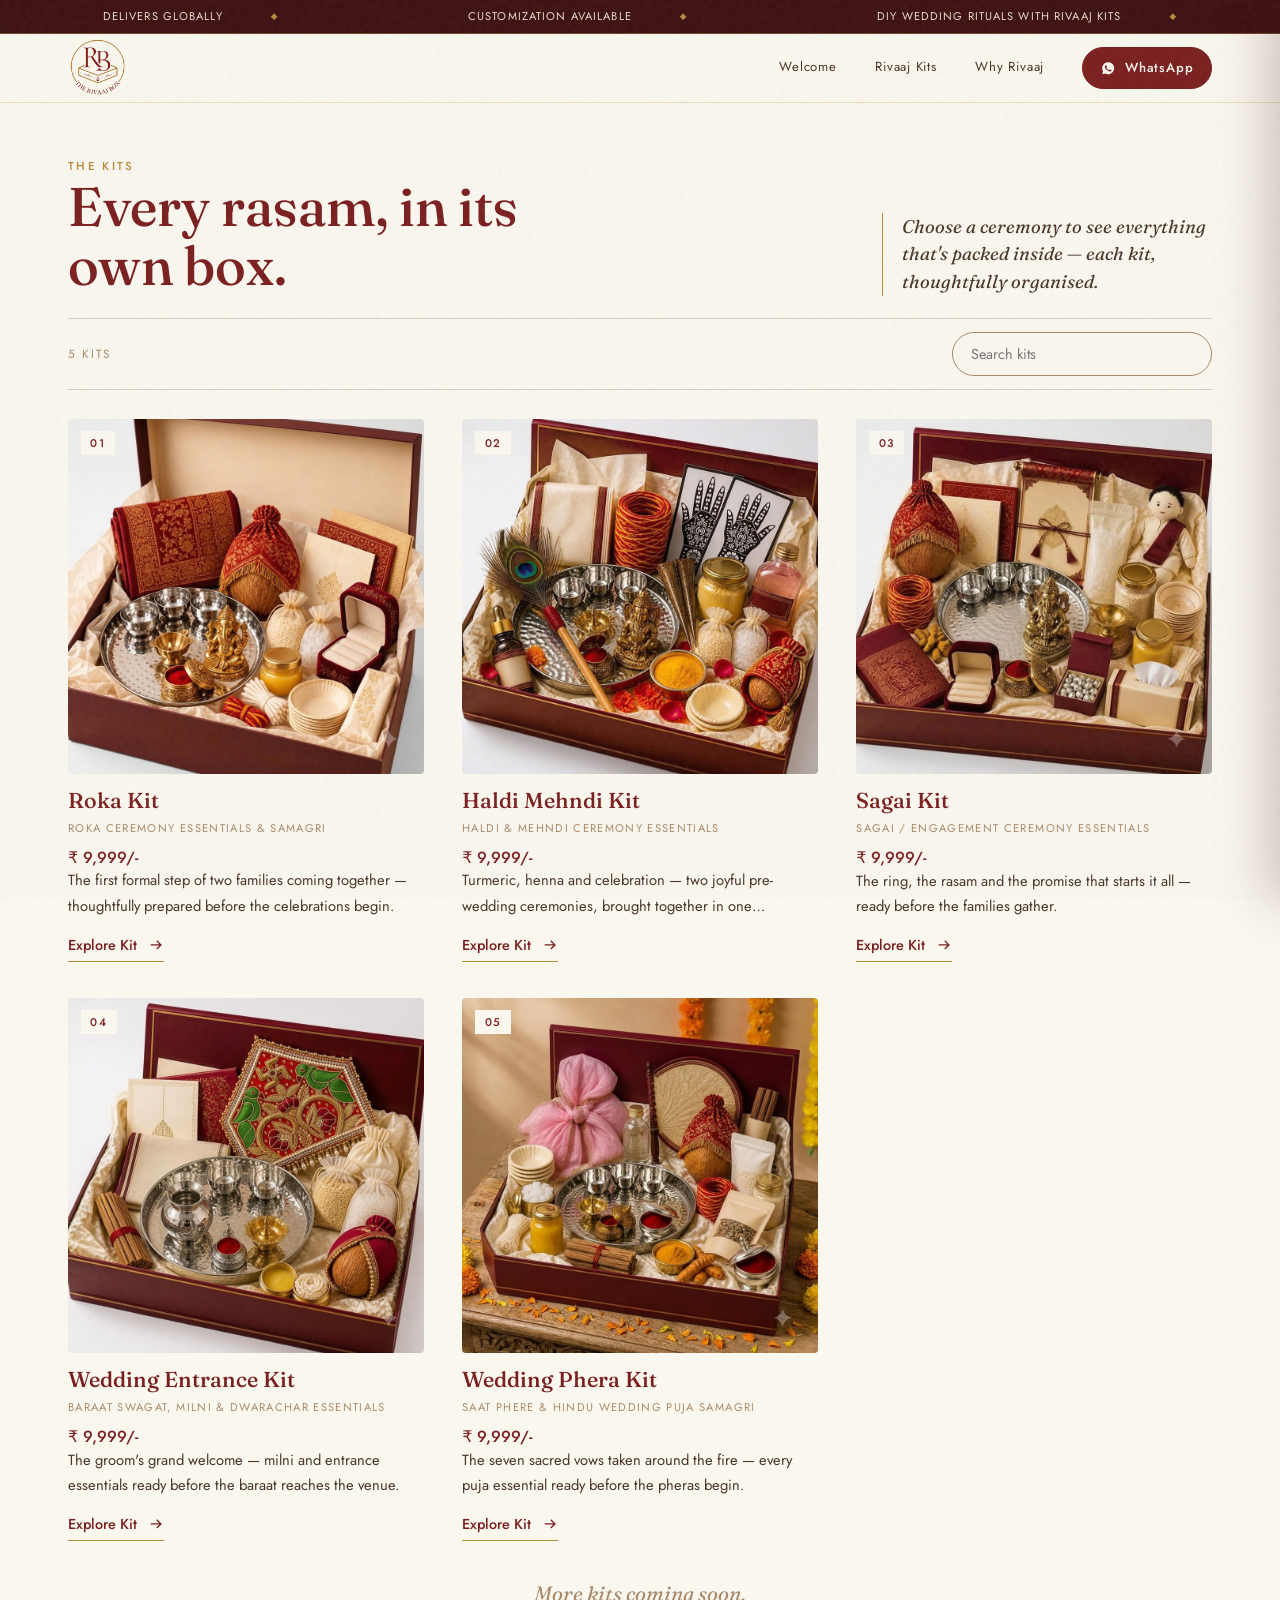
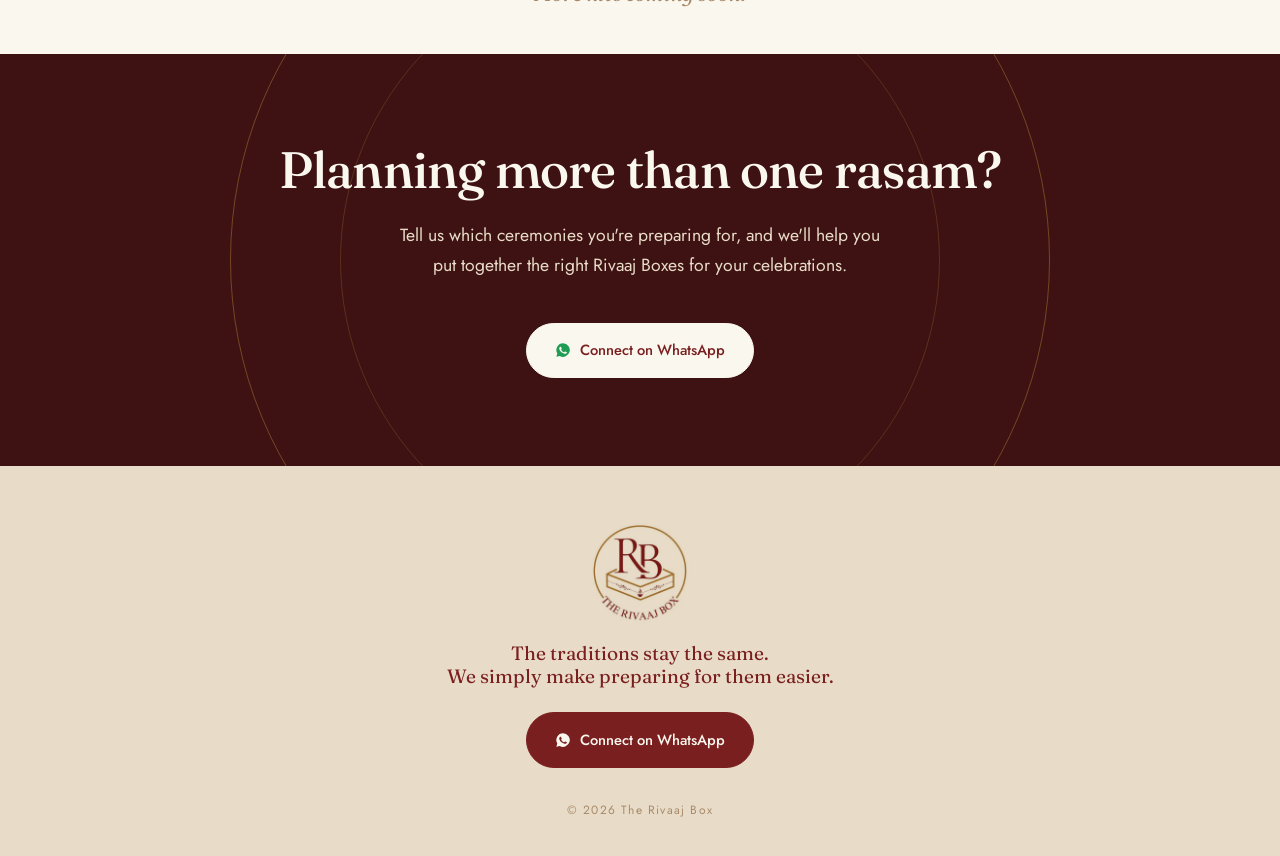
==== kits.html @ 6bef18fa "pages separated" ====
<!DOCTYPE html>
<html lang="en"><head><meta charset="UTF-8">
<meta name="viewport" content="width=device-width, initial-scale=1, viewport-fit=cover">
<title>The Rivaaj Box | Wedding Ritual Kits</title>
<link rel="preconnect" href="https://fonts.googleapis.com"><link rel="preconnect" href="https://fonts.gstatic.com" crossorigin>
<link href="https://fonts.googleapis.com/css2?family=Fraunces:ital,opsz,wght@0,9..144,400;0,9..144,500;1,9..144,400&family=Jost:wght@400;500&display=swap" rel="stylesheet">
<link rel="stylesheet" href="styles.css"></head>
<body>
<div id="intro" role="presentation"><video muted playsinline autoplay preload="auto" aria-hidden="true" src="[data-uri]"></video><button id="skip" type="button">Skip</button></div>
<svg width="0" height="0" style="position:absolute"><symbol id="wa" viewBox="0 0 24 24"><path d="M12 2a10 10 0 0 0-8.6 15.1L2 22l5-1.3A10 10 0 1 0 12 2Zm5.2 14.2c-.2.6-1.3 1.2-1.8 1.2-.5.1-1 .2-3.3-.7-2.8-1.2-4.6-4-4.7-4.2-.1-.2-1.1-1.5-1.1-2.8s.7-2 1-2.3c.2-.3.5-.3.7-.3h.5c.2 0 .4 0 .6.5l.8 2c.1.2.1.3 0 .5l-.3.5-.4.4c-.1.2-.3.3-.1.6.2.3.8 1.3 1.7 2.1 1.2 1 2.1 1.3 2.4 1.5.3.1.4.1.6-.1l.8-1c.2-.2.3-.2.5-.1l1.9.9c.3.1.4.2.5.3.1.2.1.8-.1 1.4Z"/></symbol><symbol id="ar" viewBox="0 0 24 24"><path d="M4 11h13.2l-4.6-4.6L14 5l7 7-7 7-1.4-1.4 4.6-4.6H4z"/></symbol><symbol id="cl" viewBox="0 0 24 24"><path d="M5.6 4.2 12 10.6l6.4-6.4 1.4 1.4-6.4 6.4 6.4 6.4-1.4 1.4-6.4-6.4-6.4 6.4-1.4-1.4 6.4-6.4-6.4-6.4z"/></symbol></svg>

<div class="announce" aria-label="Announcements">
<span class="sr-only">Delivers Globally. Customization Available. DIY Wedding Rituals with Rivaaj Kits.</span>
<div class="announce-track" aria-hidden="true"><div class="announce-group"><span class="announce-item">Delivers Globally</span><span class="announce-item">Customization Available</span><span class="announce-item">DIY Wedding Rituals with Rivaaj Kits</span></div><div class="announce-group"><span class="announce-item">Delivers Globally</span><span class="announce-item">Customization Available</span><span class="announce-item">DIY Wedding Rituals with Rivaaj Kits</span></div></div>
</div>
<nav><div class="wrap"><a href="index.html" aria-label="The Rivaaj Box home"><div class="logo" role="img" aria-label="The Rivaaj Box logo"></div></a>
<div class="nl"><a class="t" href="index.html">Welcome</a><a class="t" href="kits.html">Rivaaj Kits</a><a class="t" href="index.html#story">Why Rivaaj</a>
<a class="btn b1 wl" href="#" target="_blank" rel="noopener"><svg class="i"><use href="#wa"/></svg><span>WhatsApp</span></a></div></div></nav>

<main>
<div id="kits"><div class="wrap"><div class="kh"><div><span class="lab">The Kits</span><h1>Every rasam, in its own box.</h1></div><p class="kp">Choose a ceremony to see everything that's packed inside — each kit, thoughtfully organised.</p></div><div class="tb"><span class="ct" id="ct"></span><input id="q" type="search" placeholder="Search kits" aria-label="Search kits"></div><div class="pg" id="rows"></div>
<p class="soon">More kits coming soon.</p></div>
<section class="sec moment"><div class="ring"></div><div class="ring two"></div><div class="wrap"><h2 style="font-size:clamp(1.7rem,4vw,3.2rem)">Planning more than one rasam?</h2><p style="max-width:46ch;margin:1.4rem auto 0;color:var(--sand);font-size:1.1rem;position:relative">Tell us which ceremonies you're preparing for, and we'll help you put together the right Rivaaj Boxes for your celebrations.</p><a class="btn b3 wl" href="#" target="_blank" rel="noopener"><svg class="i wa"><use href="#wa"/></svg>Connect on WhatsApp</a></div></section></div>
</main>

<footer><div class="wrap"><div class="logo" role="img" aria-label="The Rivaaj Box logo"></div><p class="serif">The traditions stay the same.<br>We simply make preparing for them easier.</p>
<a class="btn b1 wl" href="#" target="_blank" rel="noopener"><svg class="i"><use href="#wa"/></svg>Connect on WhatsApp</a><small>© 2026 The Rivaaj Box</small></div></footer>

<div class="ov" id="ov"></div>
<aside class="dr" id="dr" role="dialog" aria-modal="true" aria-label="Kit details"><button class="x" id="cx" aria-label="Close"><svg class="i"><use href="#cl"/></svg></button><div class="db" id="db"></div>
<div class="df"><a class="btn" id="ord" href="#" target="_blank" rel="noopener"><svg class="i"><use href="#wa"/></svg>Order Now → WhatsApp</a></div></aside>

<script src="app.js" defer></script></body></html>
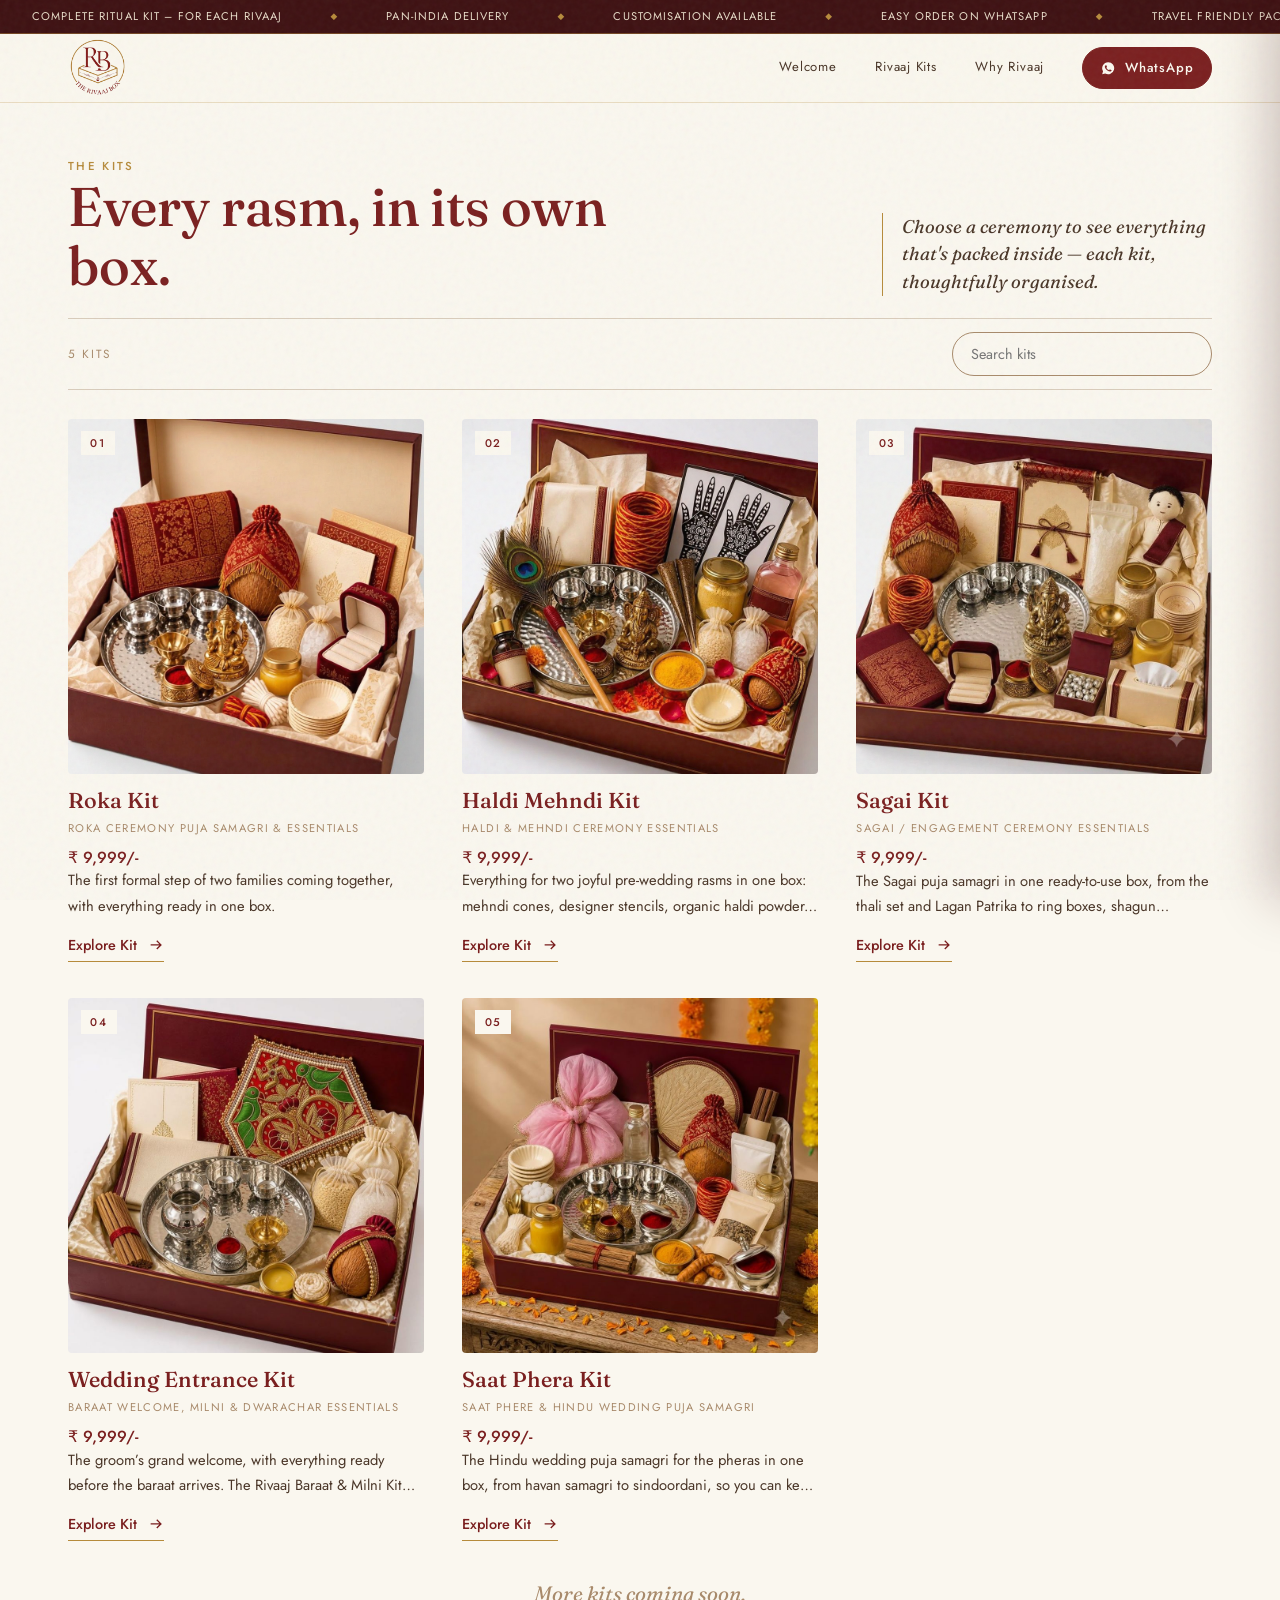
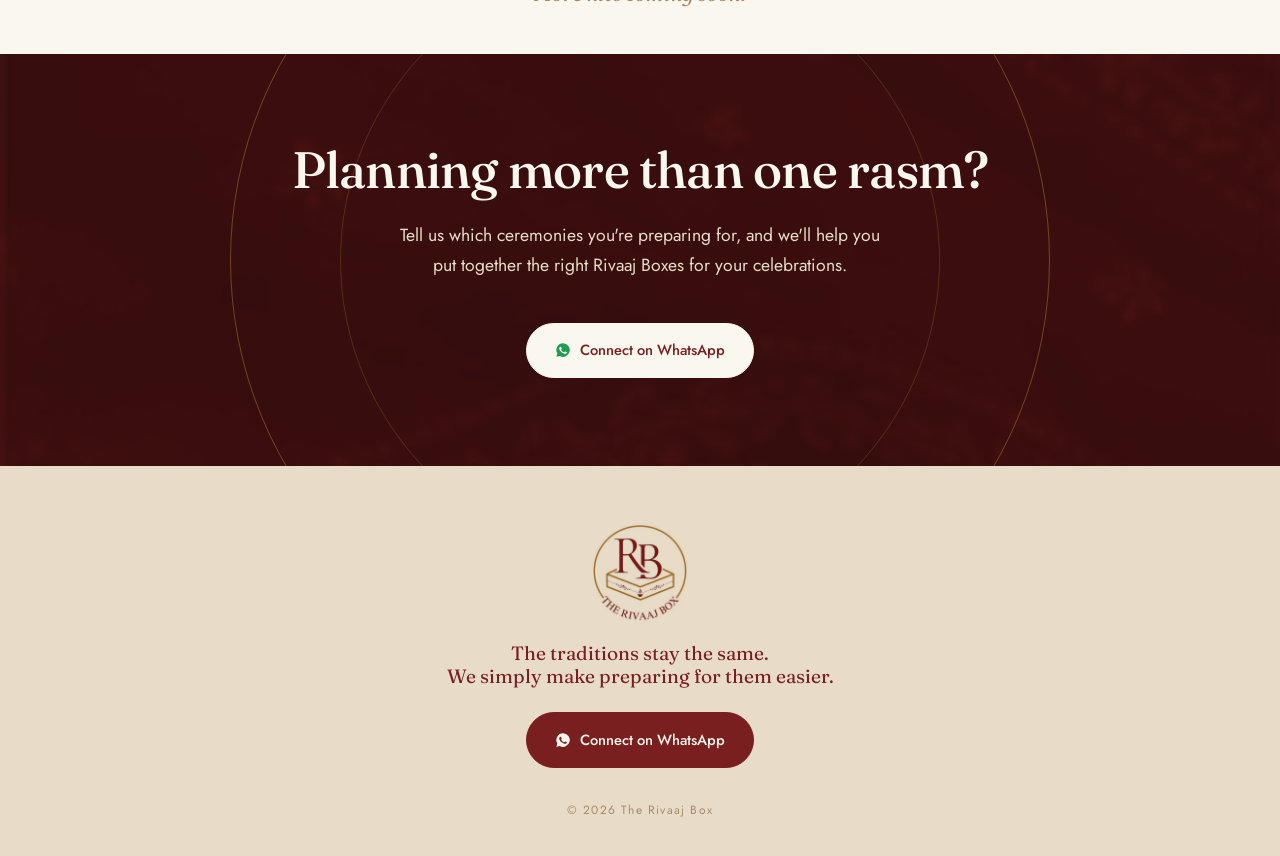
==== commit 7c009034: "Update wedding ritual kit website Co-authored-by: Copilot <223556219+Copilot@users.noreply.github.co" ====
--- a/kits.html
+++ b/kits.html
@@ -10,17 +10,17 @@
 <svg width="0" height="0" style="position:absolute"><symbol id="wa" viewBox="0 0 24 24"><path d="M12 2a10 10 0 0 0-8.6 15.1L2 22l5-1.3A10 10 0 1 0 12 2Zm5.2 14.2c-.2.6-1.3 1.2-1.8 1.2-.5.1-1 .2-3.3-.7-2.8-1.2-4.6-4-4.7-4.2-.1-.2-1.1-1.5-1.1-2.8s.7-2 1-2.3c.2-.3.5-.3.7-.3h.5c.2 0 .4 0 .6.5l.8 2c.1.2.1.3 0 .5l-.3.5-.4.4c-.1.2-.3.3-.1.6.2.3.8 1.3 1.7 2.1 1.2 1 2.1 1.3 2.4 1.5.3.1.4.1.6-.1l.8-1c.2-.2.3-.2.5-.1l1.9.9c.3.1.4.2.5.3.1.2.1.8-.1 1.4Z"/></symbol><symbol id="ar" viewBox="0 0 24 24"><path d="M4 11h13.2l-4.6-4.6L14 5l7 7-7 7-1.4-1.4 4.6-4.6H4z"/></symbol><symbol id="cl" viewBox="0 0 24 24"><path d="M5.6 4.2 12 10.6l6.4-6.4 1.4 1.4-6.4 6.4 6.4 6.4-1.4 1.4-6.4-6.4-6.4 6.4-1.4-1.4 6.4-6.4-6.4-6.4z"/></symbol></svg>
 
 <div class="announce" aria-label="Announcements">
-<span class="sr-only">Delivers Globally. Customization Available. DIY Wedding Rituals with Rivaaj Kits.</span>
-<div class="announce-track" aria-hidden="true"><div class="announce-group"><span class="announce-item">Delivers Globally</span><span class="announce-item">Customization Available</span><span class="announce-item">DIY Wedding Rituals with Rivaaj Kits</span></div><div class="announce-group"><span class="announce-item">Delivers Globally</span><span class="announce-item">Customization Available</span><span class="announce-item">DIY Wedding Rituals with Rivaaj Kits</span></div></div>
+<span class="sr-only">Complete ritual kit for each Rivaaj. Pan-India delivery. Customisation available. Easy order on WhatsApp. Travel friendly packing.</span>
+<div class="announce-track" aria-hidden="true"><div class="announce-group"><span class="announce-item">Complete Ritual Kit – For Each Rivaaj</span><span class="announce-item">Pan-India Delivery</span><span class="announce-item">Customisation Available</span><span class="announce-item">Easy Order on WhatsApp</span><span class="announce-item">Travel Friendly Packing</span></div><div class="announce-group"><span class="announce-item">Complete Ritual Kit – For Each Rivaaj</span><span class="announce-item">Pan-India Delivery</span><span class="announce-item">Customisation Available</span><span class="announce-item">Easy Order on WhatsApp</span><span class="announce-item">Travel Friendly Packing</span></div></div>
 </div>
 <nav><div class="wrap"><a href="index.html" aria-label="The Rivaaj Box home"><div class="logo" role="img" aria-label="The Rivaaj Box logo"></div></a>
 <div class="nl"><a class="t" href="index.html">Welcome</a><a class="t" href="kits.html">Rivaaj Kits</a><a class="t" href="index.html#story">Why Rivaaj</a>
 <a class="btn b1 wl" href="#" target="_blank" rel="noopener"><svg class="i"><use href="#wa"/></svg><span>WhatsApp</span></a></div></div></nav>
 
 <main>
-<div id="kits"><div class="wrap"><div class="kh"><div><span class="lab">The Kits</span><h1>Every rasam, in its own box.</h1></div><p class="kp">Choose a ceremony to see everything that's packed inside — each kit, thoughtfully organised.</p></div><div class="tb"><span class="ct" id="ct"></span><input id="q" type="search" placeholder="Search kits" aria-label="Search kits"></div><div class="pg" id="rows"></div>
+<div id="kits"><div class="wrap"><div class="kh"><div><span class="lab">The Kits</span><h1>Every rasm, in its own box.</h1></div><p class="kp">Choose a ceremony to see everything that's packed inside — each kit, thoughtfully organised.</p></div><div class="tb"><span class="ct" id="ct"></span><input id="q" type="search" placeholder="Search kits" aria-label="Search kits"></div><div class="pg" id="rows"></div>
 <p class="soon">More kits coming soon.</p></div>
-<section class="sec moment"><div class="ring"></div><div class="ring two"></div><div class="wrap"><h2 style="font-size:clamp(1.7rem,4vw,3.2rem)">Planning more than one rasam?</h2><p style="max-width:46ch;margin:1.4rem auto 0;color:var(--sand);font-size:1.1rem;position:relative">Tell us which ceremonies you're preparing for, and we'll help you put together the right Rivaaj Boxes for your celebrations.</p><a class="btn b3 wl" href="#" target="_blank" rel="noopener"><svg class="i wa"><use href="#wa"/></svg>Connect on WhatsApp</a></div></section></div>
+<section class="sec moment"><div class="ring"></div><div class="ring two"></div><div class="wrap"><h2 style="font-size:clamp(1.7rem,4vw,3.2rem)">Planning more than one rasm?</h2><p style="max-width:46ch;margin:1.4rem auto 0;color:var(--sand);font-size:1.1rem;position:relative">Tell us which ceremonies you're preparing for, and we'll help you put together the right Rivaaj Boxes for your celebrations.</p><a class="btn b3 wl" href="#" target="_blank" rel="noopener"><svg class="i wa"><use href="#wa"/></svg>Connect on WhatsApp</a></div></section></div>
 </main>
 
 <footer><div class="wrap"><div class="logo" role="img" aria-label="The Rivaaj Box logo"></div><p class="serif">The traditions stay the same.<br>We simply make preparing for them easier.</p>
--- a/styles.css
+++ b/styles.css
@@ -71,15 +71,22 @@
 @keyframes up{from{opacity:0;transform:translateY(24px)}}
 @media(max-width:820px){.hg{grid-template-columns:1fr}.hv{max-width:480px;margin:.5rem auto 2.2rem;order:-1}.pr{padding:5px}.pr span{left:10px;bottom:10px;font-size:.55rem;padding:.22rem .45rem}.hv .c{left:-6%}}
 /* journey */
-.jr{height:560vh;background:var(--wine);color:var(--iv);position:relative}
-.stage{position:sticky;top:0;height:100svh;padding-top:84px;display:flex;flex-direction:column;overflow:hidden}
-.jh{padding-top:1.2rem;display:flex;justify-content:space-between;align-items:flex-end;gap:1.2rem}
-.jh{position:relative}.sc{position:absolute;right:var(--px);top:.2rem;transition:opacity .5s}.sc text{font:500 9px var(--sans);fill:var(--sand)}.rt{transform-origin:50px 50px;animation:spin 16s linear infinite}.sc .ar{animation:bob 1.6s ease-in-out infinite}
-@keyframes spin{to{transform:rotate(360deg)}}@keyframes bob{0%,100%{transform:translateY(-3px)}50%{transform:translateY(4px)}}.sc.off{opacity:0}.sc b{font-weight:400;opacity:.75}
-.sc svg{display:block;width:68px;height:68px}.sc .dt{animation:pp 2.2s ease-in-out infinite}
-@keyframes pp{0%,100%{transform:translateY(0)}50%{transform:translateY(20px)}}.jh h2{font:500 clamp(1.3rem,2.4vw,2rem)/1.25 var(--serif);max-width:40ch;color:var(--sand)}
-.chs{position:relative;flex:1;min-height:0}
-.ch{position:absolute;inset:0 var(--px);display:grid;grid-template-columns:1fr 1fr;gap:3rem;align-items:center;opacity:0;pointer-events:none;transition:opacity .7s}
+.journey-heading{padding:3rem 0 1.5rem}
+.journey-heading .wrap{display:flex;flex-direction:column;align-items:flex-start}
+.journey-label{font-size:.75rem;letter-spacing:.2em;text-transform:uppercase;color:var(--gold)}
+.journey-heading h2{font:500 clamp(1.7rem,3.2vw,2.6rem)/1.15 var(--serif);color:var(--mar);margin:.35rem 0 .45rem}
+.journey-heading p{font:italic 400 clamp(1rem,1.5vw,1.3rem)/1.4 var(--serif);color:var(--br);margin:0}
+.journey-heading i{display:block;width:40px;height:1px;background:var(--gold);margin-top:1rem}
+.jr{height:calc(450svh + min(560px, 100svh - 100px));max-width:1240px;margin:0 auto;padding:0;position:relative;color:var(--iv)}
+.stage{position:sticky;top:calc(env(safe-area-inset-top,0px) + 84px);height:min(560px, 100svh - 100px);background:var(--wine);padding:2rem 2.5rem 1.25rem;overflow:hidden}
+.jh{position:absolute;inset:0;pointer-events:none}
+.sc{position:absolute;top:1rem;right:1.25rem;display:flex;flex-direction:column;align-items:center;gap:.45rem;color:var(--sand);font-size:.6875rem;letter-spacing:.2em;line-height:1;transition:opacity .5s}
+.sc i{position:relative;display:block;width:1px;height:26px;background:var(--gold)}
+.sc i:after{content:"";position:absolute;top:0;left:50%;width:5px;height:5px;border-radius:50%;background:var(--saf);transform:translateX(-50%);animation:sc-dot 1.6s ease-in-out infinite}
+@keyframes sc-dot{0%,100%{transform:translate(-50%,0)}50%{transform:translate(-50%,18px)}}
+.sc.off{opacity:0}
+.chs{position:absolute;top:2rem;left:2.5rem;right:2.5rem;bottom:70px;min-height:0}
+.ch{position:absolute;inset:0;display:grid;grid-template-columns:minmax(0,1.15fr) minmax(0,.85fr);gap:clamp(.75rem,2vw,1.5rem);align-items:center;opacity:0;pointer-events:none;transition:opacity .7s}
 .ch.on{opacity:1;pointer-events:auto}
 .ch .tx>*{opacity:0;transform:translateY(22px);transition:opacity .7s,transform .7s}
 .ch.on .tx>*{opacity:1;transform:none}.ch.on .tx>*:nth-child(2){transition-delay:.1s}.ch.on .tx>*:nth-child(3){transition-delay:.18s}.ch.on .tx>*:nth-child(4){transition-delay:.26s}.ch.on .tx>*:nth-child(5){transition-delay:.34s}
@@ -87,45 +94,87 @@
 .ch h3{font:500 clamp(1.7rem,3.2vw,2.6rem)/1.08 var(--serif);margin:.4rem 0 .5rem}
 .ch .sb{color:var(--saf);font-size:.8rem;letter-spacing:.14em;text-transform:uppercase;margin-bottom:1rem}
 .ch p{max-width:40ch;color:var(--sand);margin-bottom:1.6rem}
-.ch .vs{position:relative;height:min(54vh,440px);width:min(100%,380px);margin:0 auto}
-.ch .m{position:absolute;inset:0 10% 8% 0;transform:scale(1.08);transition:transform 1.6s cubic-bezier(.2,.7,.2,1)}
+.ch .vs{position:relative;height:min(386px,100%);width:min(100%,310px);margin:0 auto}
+.ch .m{position:absolute;inset:0;z-index:1;transform:scale(1.08);transition:transform 1.6s cubic-bezier(.2,.7,.2,1)}
 .ch.on .m{transform:none}
-.ch .s{position:absolute;width:36%;aspect-ratio:1;right:0;bottom:0;border-radius:50%;border:6px solid var(--wine)}
-.ch .ol{position:absolute;inset:6% 0 0 10%;border:1px solid rgba(182,139,59,.7);z-index:-1}
-.rail{display:flex;gap:.5rem;padding:1rem 0 1.4rem;position:relative}
-.rail button{flex:1;text-align:left;font-size:.72rem;letter-spacing:.08em;color:rgba(232,220,200,.55);border-top:1px solid rgba(232,220,200,.25);padding-top:.6rem;transition:color .3s}
-.rail button.on{color:var(--iv);border-color:var(--gold)}
-@media(max-width:820px){.sc b{display:none}.sc svg{width:56px;height:56px}.jh h2{max-width:calc(100% - 76px)}.sc{gap:.5rem;font-size:.6rem}.stage{padding-top:72px}.jh{padding-top:.8rem}.jh h2{font-size:1.15rem;line-height:1.3;max-width:calc(100% - 56px)}.ch{grid-template-columns:1fr;gap:.9rem;align-content:start;padding-top:.9rem;overflow:hidden}.ch .vs{order:-1;height:min(23svh,200px);width:min(50%,190px);margin:0}.num{font-size:2.2rem;margin-bottom:.1rem}.ch h3{font-size:1.65rem;margin:.1rem 0 .3rem}.ch .sb{font-size:.68rem;margin-bottom:.6rem}.ch p{margin-bottom:1rem;font-size:.9rem;line-height:1.55}.rail{padding:.6rem 0 1rem}.rail button{font-size:0;padding-top:.8rem}.rail button:after{content:attr(data-n);font-size:.72rem}}
-@media(max-width:900px) and (max-height:560px) and (orientation:landscape){.stage{padding-top:70px}.jh{display:none}.ch{grid-template-columns:1fr 1fr;align-content:center;gap:1.5rem}.ch .vs{order:0;height:min(52svh,240px);margin:0 auto}.num{font-size:2rem}.ch h3{font-size:1.5rem}.ch p{font-size:.85rem;margin-bottom:.7rem}}
+.ch .s{position:absolute;width:104px;aspect-ratio:1;right:-20px;bottom:-16px;z-index:2;border-radius:50%;border:6px solid var(--wine)}
+.ch .ol{position:absolute;inset:14px -16px -14px 16px;z-index:0;border:1px solid rgba(182,139,59,.7)}
+.rail{position:absolute;left:2.5rem;right:2.5rem;bottom:14px;display:flex;gap:.5rem;padding:0}
+.rail button{flex:1;min-width:0;text-align:left;font-size:.75rem;letter-spacing:.01em;color:var(--sand);opacity:.6;border-top:1px solid rgba(232,220,200,.25);padding:.6rem 0 0;transition:color .3s,opacity .3s,border-color .3s}
+.rail button.on{color:var(--iv);opacity:1;border-top:2px solid var(--gold);padding-top:calc(.6rem - 1px)}
+@media(max-width:820px){
+ .journey-heading{padding:2rem 0 1rem}
+ .journey-heading h2{font-size:clamp(1.45rem,7vw,2rem);line-height:1.1;max-width:34ch}
+ .jr{height:calc(450svh + min(540px, calc(100svh - 90px)));padding:0 1rem}
+ .stage{top:calc(env(safe-area-inset-top,0px) + 76px);height:min(540px, calc(100svh - 90px));padding:1rem;background:var(--wine)}
+ .sc{top:.75rem;right:.8rem;font-size:.625rem}
+ .sc i{height:20px}
+ .chs{top:3.25rem;left:1rem;right:1rem;bottom:60px}
+ .ch{grid-template-columns:minmax(0,1fr);gap:.15rem;align-content:start;overflow:hidden;padding-top:.25rem}
+ .ch .vs{order:-1;height:min(24svh,190px);width:min(60%,220px);margin:0 auto .8rem}
+ .ch .m{inset:0 0 8% 0}
+ .ch .s{width:min(28vw,82px);right:-10px;bottom:-8px;border-width:4px}
+ .ch .ol{inset:8px -8px -8px 8px}
+ .num{font-size:2.2rem;margin-bottom:.1rem}
+ .ch h3{font-size:1.55rem;margin:.1rem 0 .25rem}
+ .ch .sb{font-size:.65rem;line-height:1.35;margin-bottom:.45rem}
+ .ch p{font-size:.85rem;line-height:1.4;margin-bottom:.65rem}
+ .ch .btn{padding:.6rem .9rem}
+ .rail{left:1rem;right:1rem;bottom:10px;gap:.5rem}
+ .rail button{font-size:0;padding-top:.55rem}
+ .rail button:after{content:attr(data-n);font-size:.72rem}
+}
+@media(min-width:821px) and (max-width:900px) and (max-height:560px) and (orientation:landscape){
+ .stage{padding:1rem}
+ .chs{top:1rem;bottom:54px}
+ .ch{grid-template-columns:minmax(0,1fr) minmax(0,1fr);align-content:center;gap:1rem;padding:0}
+ .ch .vs{order:0;height:min(52svh,240px);margin:0 auto}
+ .num{font-size:2rem}.ch h3{font-size:1.5rem}.ch p{font-size:.85rem;margin-bottom:.7rem}
+}
 /* story */
 .sec{padding:clamp(3rem,7vw,5.5rem) 0}
-.st1{display:grid;grid-template-columns:1.2fr .8fr;gap:clamp(2rem,6vw,5rem);align-items:center}
-.big{font:500 clamp(1.7rem,3.6vw,3rem)/1.12 var(--serif);color:var(--mar);letter-spacing:-.01em}
+.why-intro{padding-bottom:2rem}
+.why-intro h2,.why-benefits h2{max-width:34ch;margin:0 0 1.5rem;color:var(--mar);font:500 clamp(1.7rem,3.2vw,2.6rem)/1.15 var(--serif)}
+.why-intro-layout{display:grid;grid-template-columns:1.2fr .8fr;gap:clamp(2rem,6vw,5rem);align-items:center}
+.why-copy{max-width:76ch}
+.why-copy p{margin:0 0 1rem;color:var(--br);font-size:1rem;line-height:1.7}
+.why-promise{margin:1.5rem 0 0;color:var(--mar);font:italic 500 clamp(1.25rem,2.2vw,1.8rem)/1.3 var(--serif)}
 .paper{background:var(--sand);padding:clamp(1.5rem,3vw,2.4rem);position:relative;transform:rotate(1.2deg);box-shadow:0 24px 40px -28px rgba(74,54,40,.5)}
 .paper:before{content:"";position:absolute;inset:8px;border:1px solid rgba(182,139,59,.6);pointer-events:none}
+.paper ul{margin:0;padding:0}
 .paper li{list-style:none;display:flex;gap:.9rem;padding:.9rem 0;border-bottom:1px dashed rgba(74,54,40,.3);font:italic 400 1.1rem/1.35 var(--serif);color:var(--br);opacity:0;transform:translateX(-14px);transition:.8s}
-.paper li:last-child{border:0}.paper li:before{content:"";width:1.05rem;height:1.05rem;border:1px solid var(--gold);border-radius:50%;margin-top:.35rem;flex:none}
-.paper.in li{opacity:1;transform:none}.paper.in li:nth-child(2){transition-delay:.35s}.paper.in li:nth-child(3){transition-delay:.7s}
-.paper ul{margin:0;padding:0}
-.band{height:clamp(220px,38vh,380px);overflow:hidden;position:relative}
-.band .ph{position:absolute;inset:-18% 0;background-position:center}
-.band:after{content:"";position:absolute;inset:0;background:linear-gradient(var(--iv),transparent 25%,transparent 75%,var(--iv))}
-.st2{display:grid;grid-template-columns:.9fr 1.1fr;gap:clamp(2rem,6vw,5rem)}
-.st2 h2{font:500 clamp(1.4rem,2.4vw,2rem)/1.2 var(--serif);color:var(--mar);position:sticky;top:110px;align-self:start}
-.st2 p{font-size:1rem;margin-bottom:1.2rem;max-width:52ch}.st2 p:first-child:first-letter{font:500 3.2rem/.8 var(--serif);float:left;margin:.35rem .6rem 0 0;color:var(--mar)}
+.paper li:last-child{border:0}
+.paper li:before{content:"";width:1.05rem;height:1.05rem;border:1px solid var(--gold);border-radius:50%;margin-top:.35rem;flex:none}
+.paper.in li{opacity:1;transform:none}
+.paper.in li:nth-child(2){transition-delay:.35s}
+.paper.in li:nth-child(3){transition-delay:.7s}
+.why-benefits{padding-top:1.5rem}
+.why-benefits h2{max-width:42ch;margin-bottom:2rem}
+.why-features{position:relative;z-index:1;display:grid;grid-template-columns:repeat(3,minmax(0,1fr));gap:2.5rem 2rem}
+.why-point{position:relative;min-width:0;padding:.5rem 1rem 1rem;text-align:center;transition:transform .25s}
+.why-icon{position:relative;display:grid;width:68px;height:68px;place-items:center;margin:0 auto 1.15rem;border:1px solid rgba(182,139,59,.6);border-radius:50%;background:linear-gradient(145deg,#FFFCF6,var(--sand));color:var(--mar);box-shadow:0 0 0 5px rgba(182,139,59,.1),inset 0 0 0 4px rgba(255,255,255,.55);transition:background-color .25s,box-shadow .25s,transform .25s}
+.why-icon svg{width:36px;height:36px;fill:none;stroke:currentColor;stroke-width:1.35;stroke-linecap:round;stroke-linejoin:round}
+.why-point h3{margin:0;color:var(--mar);font:500 1.05rem/1.3 var(--serif)}
+.why-point p{max-width:34ch;margin:.55rem auto 0;color:var(--br);font:400 .9rem/1.55 var(--sans)}
+@media(hover:hover) and (min-width:821px){
+ .why-point:hover{transform:translateY(-3px)}
+ .why-point:hover .why-icon{background:#F1DEDE;box-shadow:0 0 0 6px rgba(182,139,59,.14),inset 0 0 0 4px rgba(255,255,255,.7);transform:scale(1.04)}
+}
+@media(max-width:820px){.why-features{gap:1.75rem .75rem}.why-point{padding:.25rem .25rem .75rem}.why-icon{width:56px;height:56px;margin-bottom:.85rem}.why-icon svg{width:30px;height:30px}.why-point h3{font-size:.98rem}.why-point p{font-size:.84rem}}
 .moment{background:var(--wine);color:var(--iv);position:relative;overflow:hidden;text-align:center}
+.moment:before{content:"";position:absolute;inset:0;background:var(--textile) center/cover no-repeat;opacity:.28;mix-blend-mode:soft-light;pointer-events:none}
 .moment h2{font:500 clamp(1.9rem,4.8vw,4rem)/1.1 var(--serif);position:relative;letter-spacing:-.015em}
 .moment h2 em{display:block;color:var(--saf);font-weight:400;margin-top:.4rem}
 .moment .ring{position:absolute;width:min(90vw,820px);aspect-ratio:1;border:1px solid rgba(182,139,59,.45);border-radius:50%;left:50%;top:50%;transform:translate(-50%,-50%)}
 .moment .ring.two{width:min(70vw,600px);border-color:rgba(182,139,59,.25)}
 .moment .wrap{position:relative}.moment .btn{margin-top:2.6rem}
-@media(max-width:820px){.st1,.st2{grid-template-columns:1fr}.st2 h2{position:static}}
 .mo{display:grid;grid-template-columns:1.25fr .75fr;gap:1.4rem 2rem;align-items:start}.mo figure{margin:0}.mo figcaption{font:italic 1rem var(--serif);color:var(--tau);margin-top:.6rem}
 .f1{grid-row:span 2}.f1 .fr{aspect-ratio:4/4.6}.f2 .fr{aspect-ratio:1}.f3 .fr{aspect-ratio:4/3}
 .fr{position:relative;overflow:hidden;background:linear-gradient(160deg,var(--sand),#d6bd98) center/cover;box-shadow:0 24px 40px -28px rgba(74,54,40,.5)}
 .fr .lb{position:absolute;left:1.2rem;right:1.2rem;bottom:1.1rem;font:italic .9rem/1.35 var(--serif);color:var(--br)}.fr.has .lb{display:none}
 @media(min-width:821px){.mo{width:min(84%,1040px);margin-left:auto;margin-right:auto}}
 @media(max-width:820px){.mo{grid-template-columns:1fr 1fr}.f1{grid-column:span 2;grid-row:auto}}
+@media(max-width:820px){.why-intro{padding-bottom:1rem}.why-intro-layout{grid-template-columns:1fr;gap:.5rem}.why-benefits{padding-top:1rem}.why-benefits h2{margin-bottom:1.3rem}.why-features{grid-template-columns:repeat(2,minmax(0,1fr));padding:0}.paper{margin:.5rem 0 1rem;transform:none}.paper li{padding:.7rem 0;font-size:1rem}}
 /* faq */
 .fq{display:grid;grid-template-columns:.8fr 1.2fr;gap:clamp(2rem,6vw,5rem);align-items:start}.fl{position:sticky;top:110px}.fl h2{margin:.6rem 0 1rem}.fd p{margin-bottom:1.6rem;max-width:34ch}.fm{display:none}.fqs{counter-reset:q}details{counter-increment:q}summary{align-items:baseline}summary:before{content:counter(q,decimal-leading-zero);color:var(--gold);font:500 .75rem var(--sans);letter-spacing:.14em;flex:none;width:2rem}summary:after{margin-left:auto}details[open] p{animation:fd .45s}@keyframes fd{from{opacity:0;transform:translateY(-6px)}}details p{padding:0 2rem 1.4rem 2rem!important}
 .fq h2{font:500 clamp(1.6rem,2.8vw,2.3rem)/1.15 var(--serif);color:var(--mar)}
@@ -134,10 +183,48 @@
 summary::-webkit-details-marker{display:none}summary:after{content:"+";color:var(--gold);font:300 1.8rem/1 var(--sans);transition:transform .35s}
 details[open] summary:after{transform:rotate(45deg)}details p{padding:0 2rem 1.4rem 0;max-width:56ch}
 @media(max-width:820px){.fq{grid-template-columns:1fr}.fl{position:static}.fl .fd{display:none}.fm{display:block;margin-top:2rem}details p{padding-right:0!important}}
-footer{background:var(--sand);text-align:center;padding:3.5rem 0 2.2rem}
-footer .logo{width:104px;height:104px;margin:0 auto 1rem}
-footer p.serif{font-size:1.2rem;color:var(--mar);margin-bottom:1.5rem;line-height:1.2}
-footer small{display:block;margin-top:2rem;color:var(--tau);font-size:.75rem;letter-spacing:.1em}
+footer:not(.site-footer){background:var(--sand);text-align:center;padding:3.5rem 0 2.2rem}
+footer:not(.site-footer) .logo{width:104px;height:104px;margin:0 auto 1rem}
+footer:not(.site-footer) p.serif{font-size:1.2rem;color:var(--mar);margin-bottom:1.5rem;line-height:1.2}
+footer:not(.site-footer) small{display:block;margin-top:2rem;color:var(--tau);font-size:.75rem;letter-spacing:.1em}
+.site-footer{padding:3.5rem 0 2.2rem;background:var(--sand);color:var(--br);text-align:left}
+.site-footer .wrap{max-width:1240px;padding:0 clamp(1.25rem,4vw,3rem)}
+.footer-grid{display:grid;grid-template-columns:1.2fr 1fr 1fr;gap:3rem;padding-bottom:2.5rem}
+.footer-brand{display:flex;align-items:center;gap:1.25rem}
+.site-footer .footer-brand .logo{flex:none;width:104px;height:104px;margin:0}
+.footer-brand h2{margin:0;color:var(--mar);font:500 1.9rem/1.1 var(--serif)}
+.site-footer .footer-tagline{margin:.45rem 0 0;color:var(--br);font:italic 400 1rem/1.55 var(--serif)}
+.footer-contact{display:grid;gap:1.35rem;margin-top:3rem}
+.footer-label{display:block;margin-bottom:.75rem;color:var(--gold);font:500 .6875rem/1.2 var(--sans);letter-spacing:.2em;text-transform:uppercase}
+.footer-contact p,.footer-contact a{margin:0;color:var(--br);font:400 1rem/1.4 var(--sans);text-decoration:none}
+.footer-explore ul{display:grid;gap:.65rem;margin:0;padding:0;list-style:none}
+.footer-explore a{color:var(--br);font:400 1rem/1.4 var(--sans);text-decoration:none;text-underline-offset:.25em}
+.footer-explore a:hover{ text-decoration:underline;text-decoration-color:var(--gold);text-decoration-thickness:1px}
+.footer-explore .footer-contact-link{display:inline-block;margin-top:.2rem;color:var(--mar);text-decoration:underline;text-decoration-color:var(--gold);text-decoration-thickness:1px}
+.footer-social>a{display:flex;align-items:center;gap:1rem;margin-top:.85rem;color:var(--br);font:400 1rem/1.4 var(--sans);text-decoration:none}
+.social-icon{display:grid;width:44px;height:44px;place-items:center;flex:none;border:2px solid var(--mar);border-radius:50%;color:var(--mar)}
+.social-icon svg{width:22px;height:22px;fill:none;stroke:currentColor;stroke-width:1.8}
+.social-icon svg path{fill:currentColor;stroke:none}
+.social-icon svg .social-dot{fill:currentColor;stroke:none}
+.footer-bottom{display:flex;justify-content:space-between;align-items:center;gap:1rem;padding-top:1.25rem;border-top:1px solid var(--gold)}
+.footer-copyright{color:var(--taupe,var(--tau));font:500 .6875rem/1.4 var(--sans);letter-spacing:.18em}
+.site-footer .footer-credit{display:flex;align-items:center;gap:.45rem;margin:0;color:var(--br);font:italic 400 1rem/1.4 var(--serif)}
+.footer-diamond{margin-right:.35rem;color:var(--gold);font:normal .85rem/1 var(--sans)}
+.footer-credit a{color:var(--mar);font:500 1rem/1.4 var(--serif);text-decoration:underline;text-decoration-color:var(--gold);text-decoration-thickness:1px;text-underline-offset:.3em}
+.footer-credit a span{margin-left:.35rem;color:var(--gold);font:500 1rem/1 var(--sans);text-decoration:none}
+@media(max-width:820px){
+ .site-footer{padding:2.5rem 0 1.5rem}
+ .footer-grid{grid-template-columns:1fr;gap:2rem;padding-bottom:2rem}
+ .footer-brand{gap:.85rem}
+ .site-footer .footer-brand .logo{width:80px;height:80px}
+ .footer-brand h2{font-size:1.6rem}
+ .site-footer .footer-tagline{font-size:.95rem;line-height:1.4}
+ .footer-contact{grid-template-columns:1fr 1fr;margin-top:1.5rem;gap:1.25rem}
+ .footer-bottom{flex-direction:column;gap:.8rem;text-align:center;padding-top:1.1rem}
+ .site-footer .footer-credit{justify-content:center;flex-wrap:wrap;font-size:.95rem}
+ .footer-credit a{font-size:.95rem}
+ .footer-credit{order:-1}
+}
 /* kits page */
 .kh{padding:clamp(1.8rem,4vw,3rem) 0 1.4rem;display:flex;justify-content:space-between;align-items:flex-end;gap:1rem 3rem;flex-wrap:wrap}.kh>div:first-child{flex:1 1 360px}.kh .kp{flex:0 1 330px;border-left:1px solid var(--gold);padding-left:1.2rem;font:italic 1.15rem/1.5 var(--serif);color:var(--br)}.kh h1{font:500 clamp(2rem,4.4vw,3.4rem)/1.08 var(--serif);color:var(--mar);max-width:16ch}
 .tb{display:flex;align-items:center;justify-content:space-between;gap:1rem;padding:.8rem 0;border-top:1px solid rgba(168,138,107,.4);border-bottom:1px solid rgba(168,138,107,.4);margin-bottom:1.8rem;position:sticky;top:calc(69px + env(safe-area-inset-top,0px));background:var(--iv);z-index:20}
@@ -167,6 +254,9 @@
 .dr.on{transform:none}
 .dr .x{position:absolute;top:calc(1rem + env(safe-area-inset-top,0px));right:1rem;z-index:3;width:44px;height:44px;border-radius:50%;background:var(--iv);color:var(--mar);display:grid;place-items:center;border:1px solid var(--gold)}
 .db{flex:1;overflow-y:auto}
+.kit-intro{padding:1.4rem clamp(1.4rem,4vw,2.4rem) 1rem;color:var(--br)}
+.kit-intro p{margin:0;line-height:1.6}
+.kit-intro .kit-shipping{margin-bottom:.65rem;font-weight:500;color:var(--mar)}
 .dimg{aspect-ratio:1/1;margin:0}.dimg .m{position:absolute;inset:0}
 .dc{padding:1.8rem clamp(1.4rem,4vw,2.4rem) 2rem}
 .dc h2{font:500 2rem/1.1 var(--serif);color:var(--mar);margin:.3rem 0 .4rem}.dc .sb{font-size:.78rem;letter-spacing:.12em;text-transform:uppercase;color:var(--tau);margin-bottom:1rem}
@@ -174,6 +264,12 @@
 .in{margin-top:1.8rem;border-top:1px solid var(--gold);padding-top:1.1rem}.in h3{font:500 1.5rem var(--serif);color:var(--mar);margin-bottom:.8rem}
 .in .g{margin-bottom:1rem}.in .g b{display:block;font:500 .72rem var(--sans);letter-spacing:.16em;text-transform:uppercase;color:var(--gold);margin-bottom:.3rem}
 .in .g ul{list-style:none;margin:0;padding:0;columns:2;column-gap:1.6rem}.in .g li{position:relative;padding:.28rem 0 .28rem 1.1rem;font-size:.9rem;line-height:1.4;break-inside:avoid}.in .g li:before{content:"";position:absolute;left:0;top:.8em;width:5px;height:5px;border-radius:50%;background:var(--gold)}.in .g li i{font-style:normal;color:var(--mar);font-weight:500;margin-left:.3rem;font-size:.8rem}
+.kit-description{margin-top:1.5rem;border-top:1px solid rgba(168,138,107,.5);border-bottom:1px solid rgba(168,138,107,.5)}
+.kit-description summary{display:flex;align-items:center;padding:.9rem 0;color:var(--mar);font:500 1rem/1.4 var(--sans)}
+.kit-description summary:before{display:none;content:none}
+.kit-description summary:after{content:"+";margin-left:auto;color:var(--gold);font:400 1.4rem/1 var(--sans);transform:none}
+.kit-description[open] summary:after{content:"−";transform:none}
+.kit-description p{max-width:none;padding:.1rem 0 .9rem!important;margin:0;color:var(--br);font-size:.92rem;line-height:1.6}
 .cz{margin-top:1.8rem;border-top:1px solid var(--gold);padding-top:1.1rem}.cz h3{font:500 1.5rem var(--serif);color:var(--mar);margin-bottom:.4rem}.cz p{font-size:.9rem;margin-bottom:.9rem}.cz label{display:block;font:500 .72rem var(--sans);letter-spacing:.14em;text-transform:uppercase;color:var(--gold);margin-bottom:.4rem}.cz textarea{width:100%;border:1px solid var(--tau);background:rgba(255,253,248,.7);padding:.8rem 1rem;font:inherit;font-size:.92rem;color:var(--br);border-radius:4px;resize:vertical;min-height:84px}.cz textarea:focus{outline:2px solid var(--gold);outline-offset:2px}@media(max-width:640px){.in .g ul{columns:1}}
 .in .empty{border:1px dashed var(--tau);padding:1rem 1.1rem;font-size:.9rem;color:var(--br);background:rgba(232,220,200,.35)}
 .note{margin-top:1.2rem;font-size:.88rem;color:var(--br);opacity:.85}
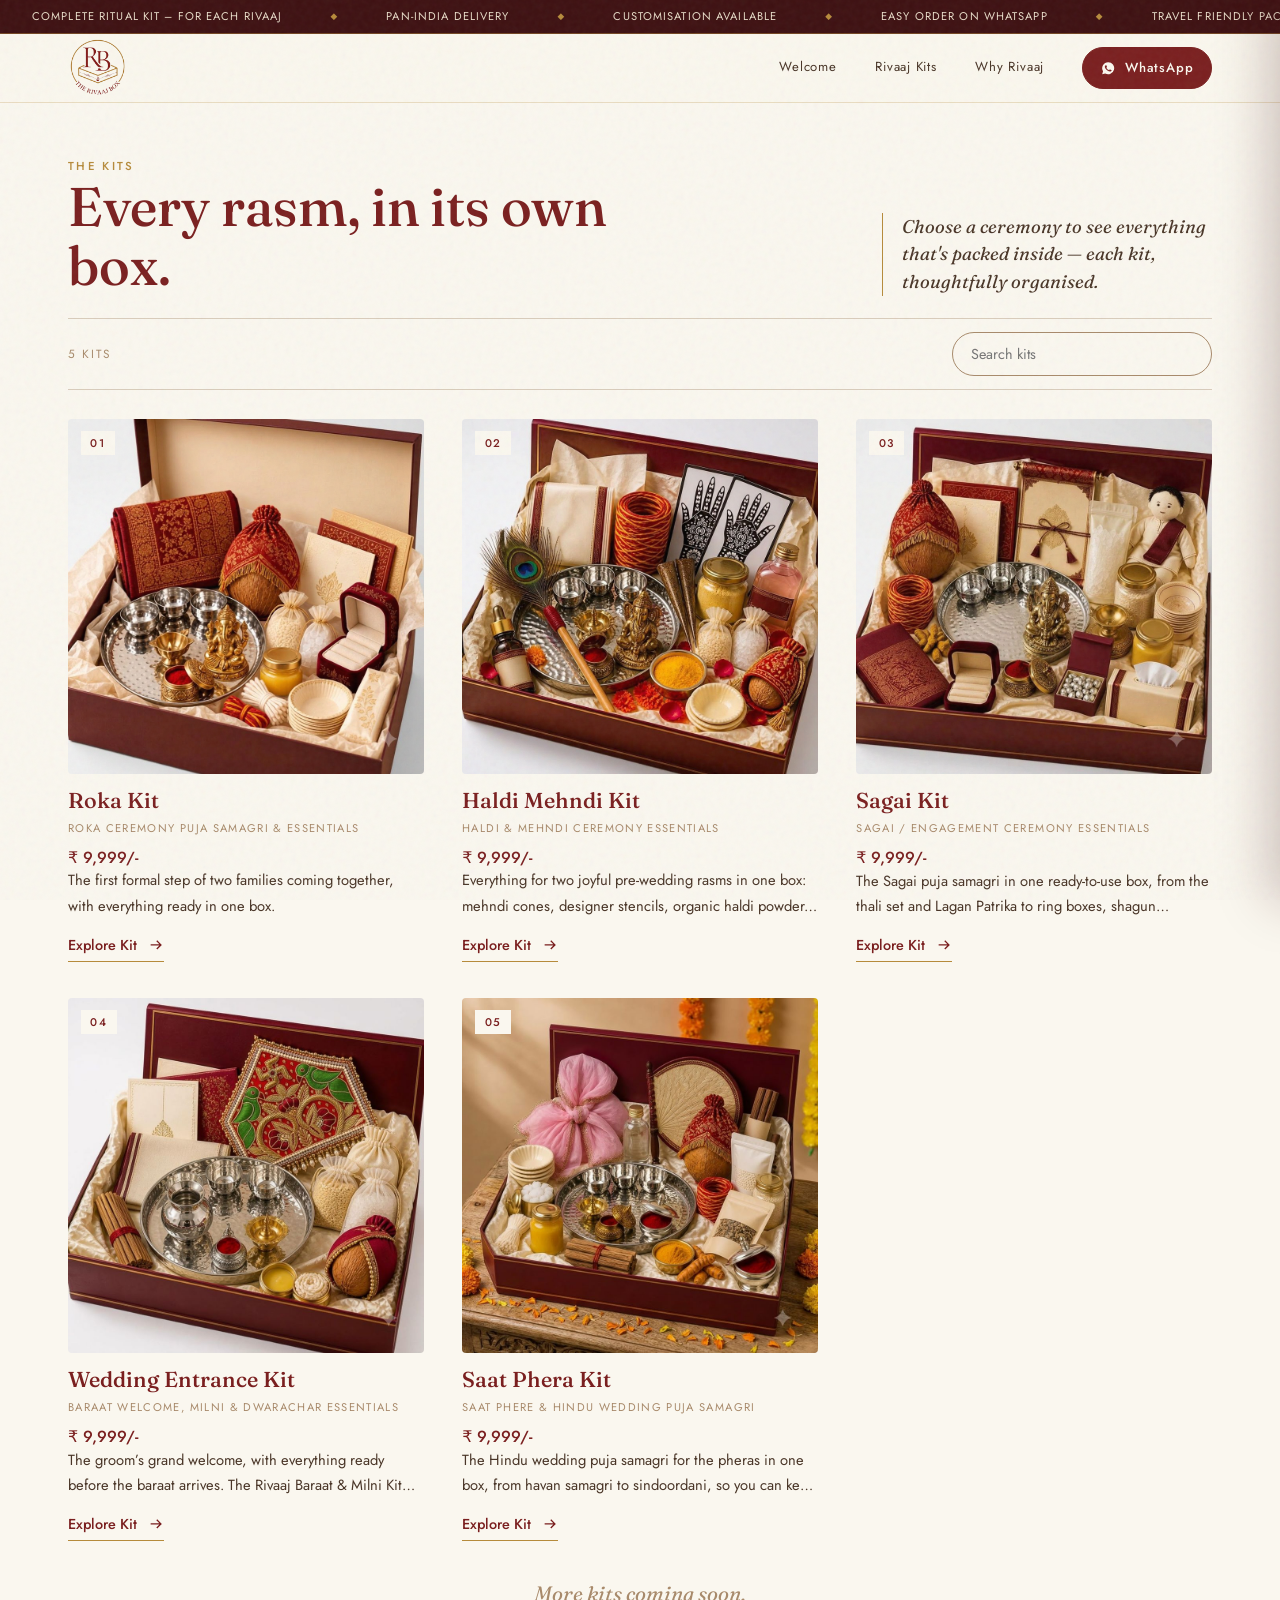
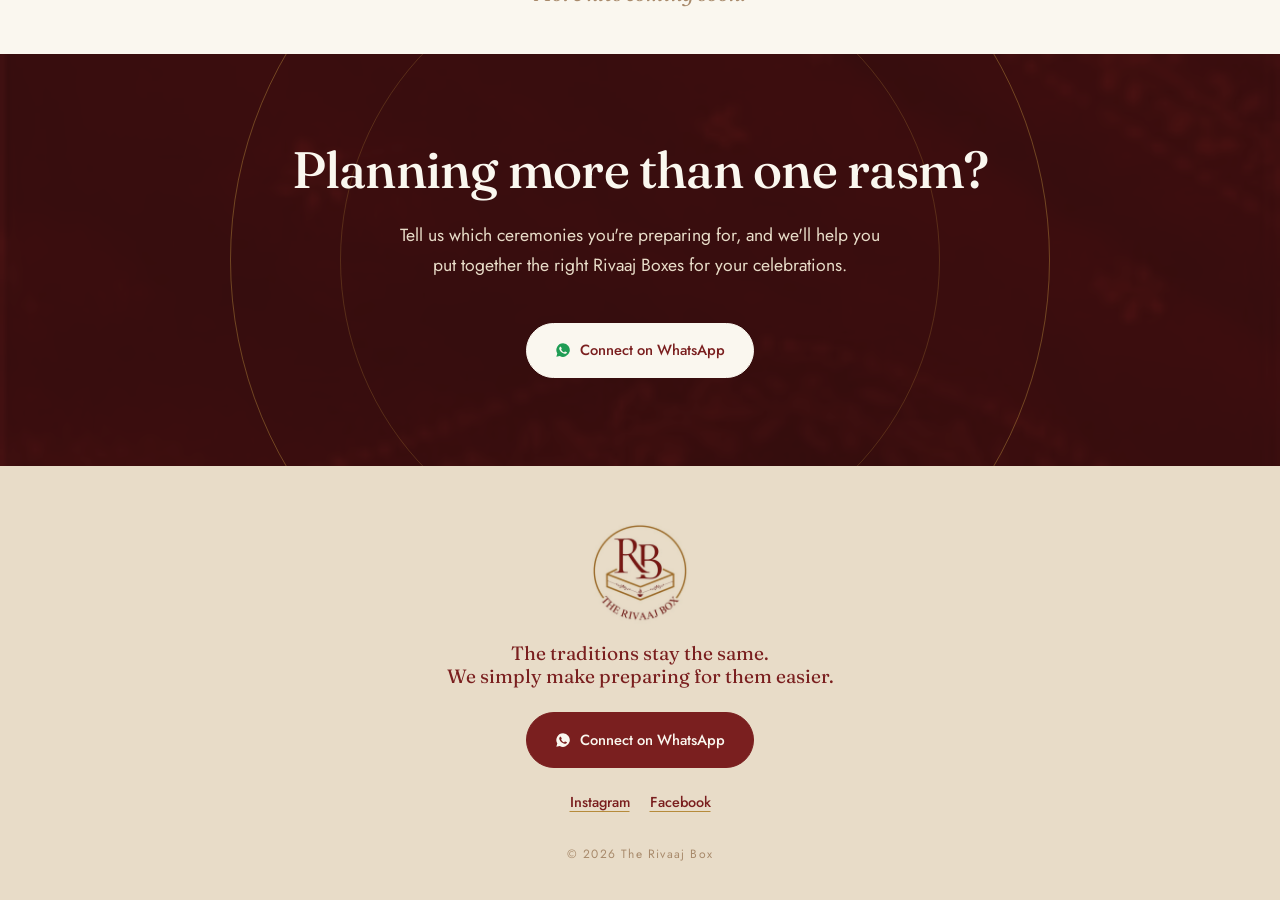
==== commit 77ec34ef: "Add social profile links to footers Co-authored-by: Copilot <223556219+Copilot@users.noreply.github." ====
--- a/kits.html
+++ b/kits.html
@@ -24,7 +24,7 @@
 </main>
 
 <footer><div class="wrap"><div class="logo" role="img" aria-label="The Rivaaj Box logo"></div><p class="serif">The traditions stay the same.<br>We simply make preparing for them easier.</p>
-<a class="btn b1 wl" href="#" target="_blank" rel="noopener"><svg class="i"><use href="#wa"/></svg>Connect on WhatsApp</a><small>© 2026 The Rivaaj Box</small></div></footer>
+<a class="btn b1 wl" href="#" target="_blank" rel="noopener"><svg class="i"><use href="#wa"/></svg>Connect on WhatsApp</a><div class="simple-footer-social"><a href="https://www.instagram.com/therivaajbox/" target="_blank" rel="noopener">Instagram</a><a href="https://www.facebook.com/profile.php?id=61596025145967" target="_blank" rel="noopener">Facebook</a></div><small>© 2026 The Rivaaj Box</small></div></footer>
 
 <div class="ov" id="ov"></div>
 <aside class="dr" id="dr" role="dialog" aria-modal="true" aria-label="Kit details"><button class="x" id="cx" aria-label="Close"><svg class="i"><use href="#cl"/></svg></button><div class="db" id="db"></div>
--- a/styles.css
+++ b/styles.css
@@ -186,6 +186,8 @@
 footer:not(.site-footer){background:var(--sand);text-align:center;padding:3.5rem 0 2.2rem}
 footer:not(.site-footer) .logo{width:104px;height:104px;margin:0 auto 1rem}
 footer:not(.site-footer) p.serif{font-size:1.2rem;color:var(--mar);margin-bottom:1.5rem;line-height:1.2}
+footer:not(.site-footer) .simple-footer-social{display:flex;justify-content:center;gap:1.25rem;margin-top:1.5rem}
+footer:not(.site-footer) .simple-footer-social a{color:var(--mar);font:500 .9rem/1.4 var(--sans);text-decoration:underline;text-decoration-color:var(--gold);text-underline-offset:.25em}
 footer:not(.site-footer) small{display:block;margin-top:2rem;color:var(--tau);font-size:.75rem;letter-spacing:.1em}
 .site-footer{padding:3.5rem 0 2.2rem;background:var(--sand);color:var(--br);text-align:left}
 .site-footer .wrap{max-width:1240px;padding:0 clamp(1.25rem,4vw,3rem)}
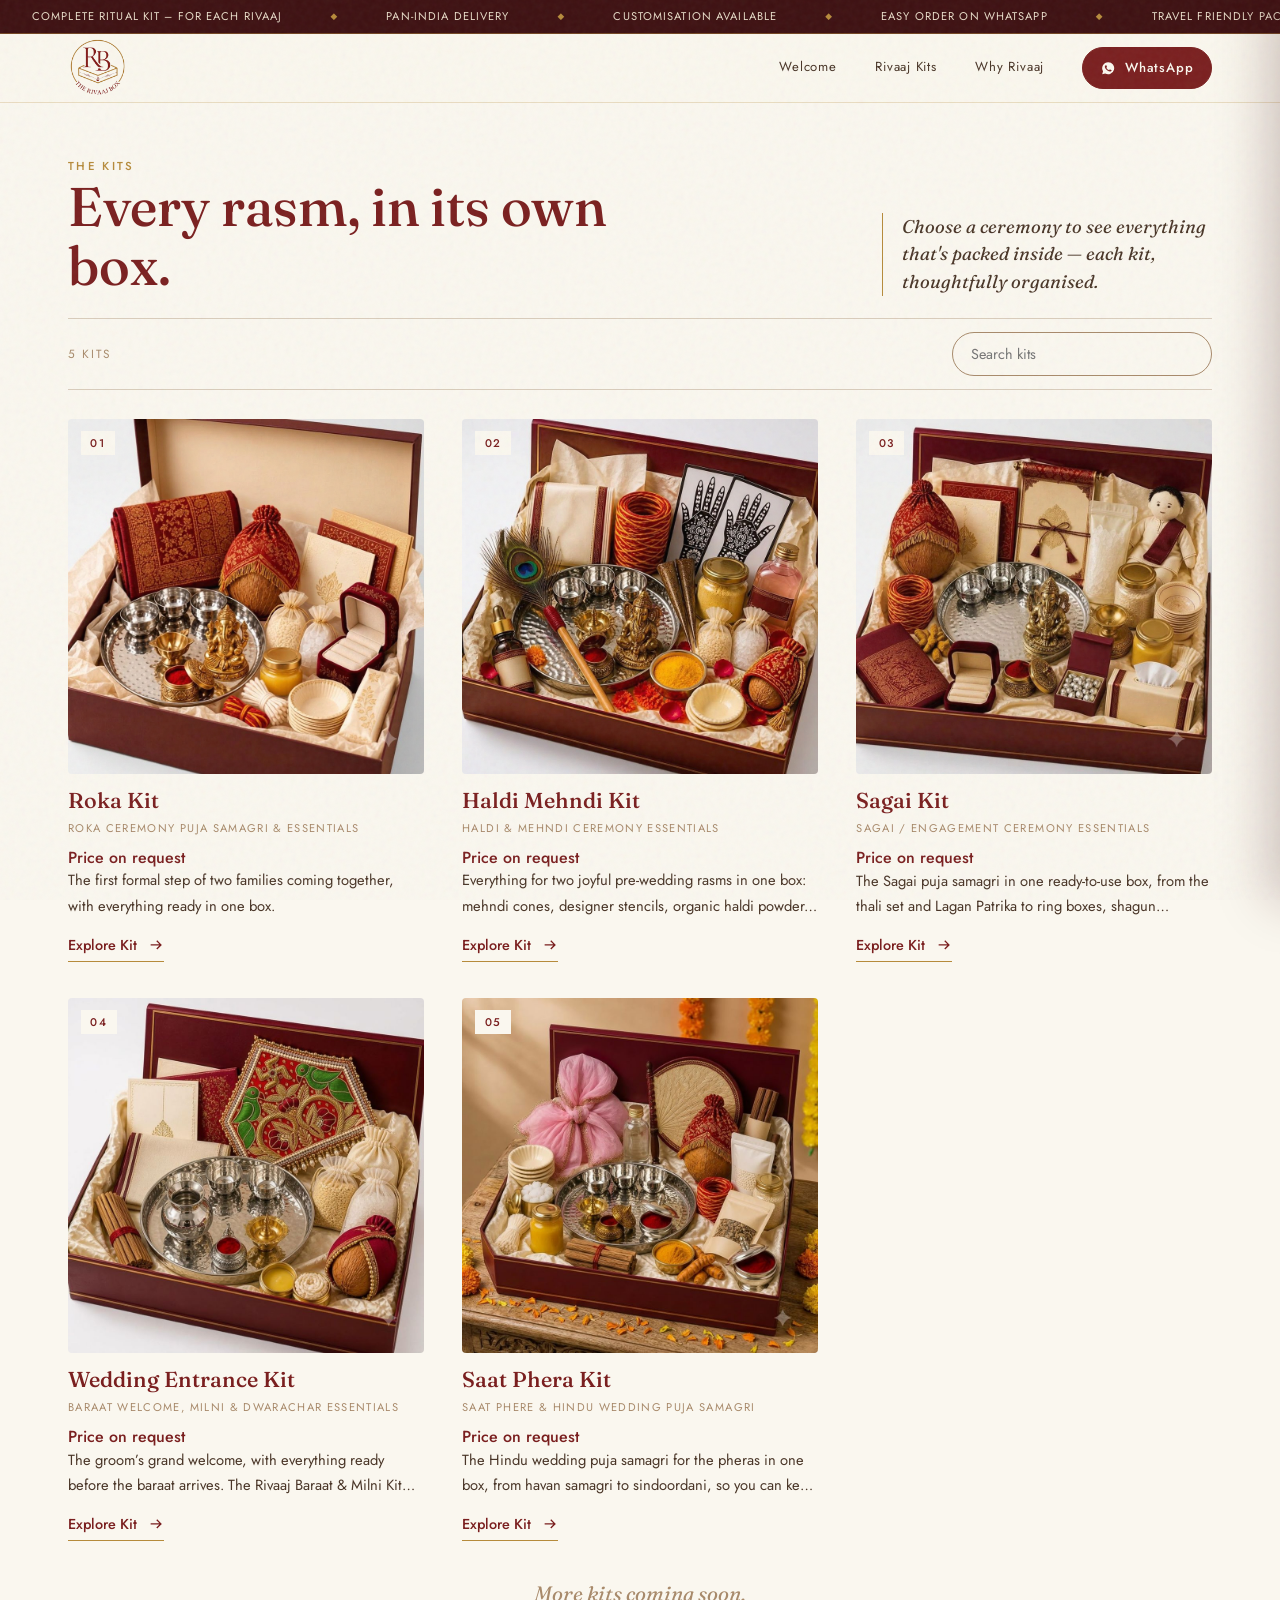
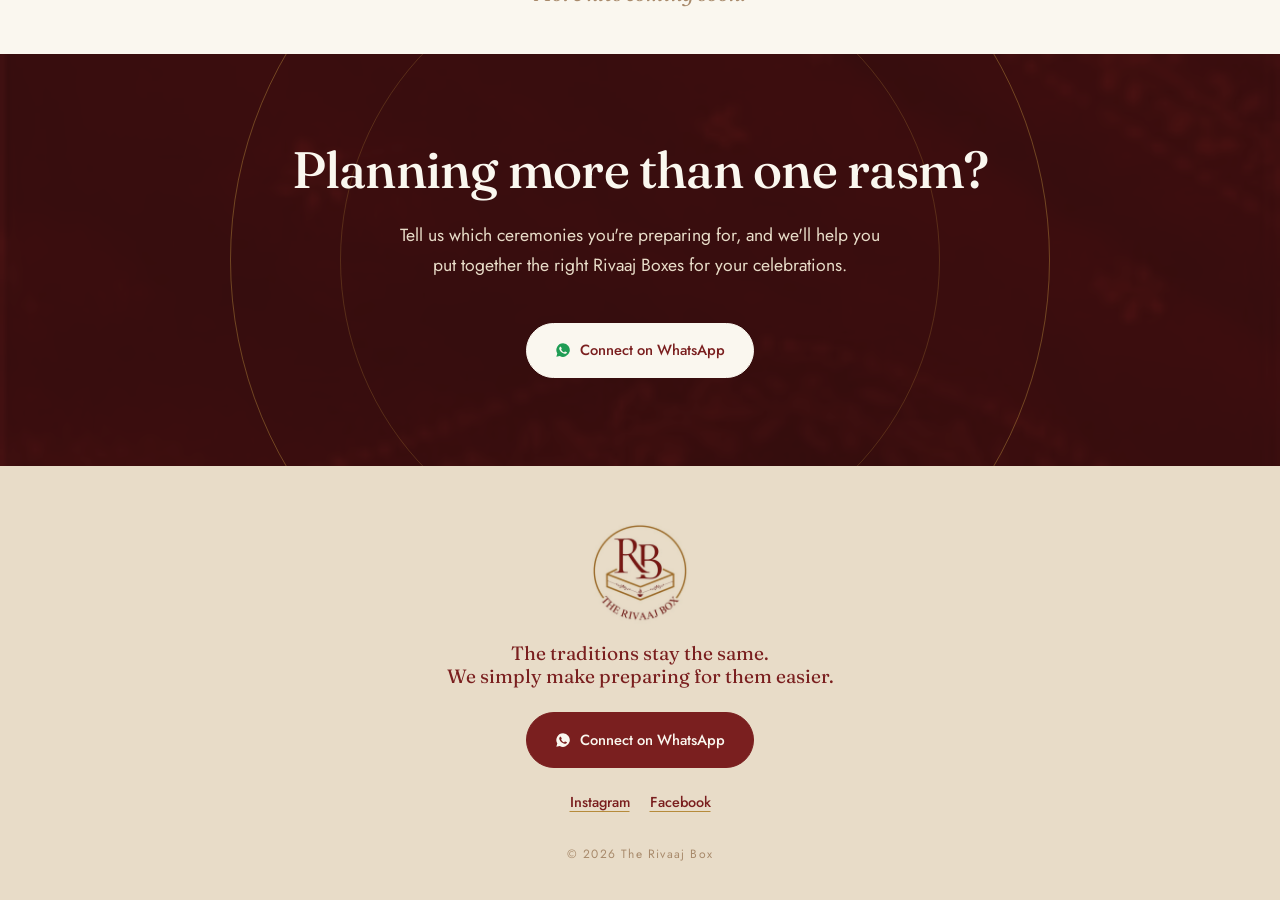
==== commit c0952956: "Improve site metadata and kit pricing Co-authored-by: Copilot <223556219+Copilot@users.noreply.githu" ====
--- a/kits.html
+++ b/kits.html
@@ -1,7 +1,20 @@
 <!DOCTYPE html>
 <html lang="en"><head><meta charset="UTF-8">
 <meta name="viewport" content="width=device-width, initial-scale=1, viewport-fit=cover">
-<title>The Rivaaj Box | Wedding Ritual Kits</title>
+<title>Wedding Ritual Kits &amp; Puja Samagri | The Rivaaj Box</title>
+<meta name="description" content="Explore ceremony-specific Hindu wedding kits for Roka, Haldi-Mehndi, Sagai, Wedding Entrance and Saat Phere. Thoughtfully organised for each rasm.">
+<link rel="canonical" href="https://therivaajbox.com/kits.html">
+<meta property="og:type" content="website">
+<meta property="og:site_name" content="The Rivaaj Box">
+<meta property="og:locale" content="en_IN">
+<meta property="og:url" content="https://therivaajbox.com/kits.html">
+<meta property="og:title" content="Wedding Ritual Kits &amp; Puja Samagri | The Rivaaj Box">
+<meta property="og:description" content="Explore ceremony-specific Hindu wedding kits for Roka, Haldi-Mehndi, Sagai, Wedding Entrance and Saat Phere. Thoughtfully organised for each rasm.">
+<meta name="twitter:card" content="summary">
+<meta name="twitter:title" content="Wedding Ritual Kits &amp; Puja Samagri | The Rivaaj Box">
+<meta name="twitter:description" content="Explore ceremony-specific Hindu wedding kits for Roka, Haldi-Mehndi, Sagai, Wedding Entrance and Saat Phere. Thoughtfully organised for each rasm.">
+<link rel="icon" type="image/png" href="images/favicon.png">
+<link rel="icon" href="images/favicon.ico" sizes="any">
 <link rel="preconnect" href="https://fonts.googleapis.com"><link rel="preconnect" href="https://fonts.gstatic.com" crossorigin>
 <link href="https://fonts.googleapis.com/css2?family=Fraunces:ital,opsz,wght@0,9..144,400;0,9..144,500;1,9..144,400&family=Jost:wght@400;500&display=swap" rel="stylesheet">
 <link rel="stylesheet" href="styles.css"></head>
--- a/styles.css
+++ b/styles.css
@@ -26,7 +26,7 @@
 .ph{background-size:cover;background-position:center;background-repeat:no-repeat;position:relative;overflow:hidden}
 .p-hero{background-image:var(--hero)}.p-textile{background-image:var(--textile)}.p-box{background-image:var(--box)}.p-diya{background-image:var(--diya)}.p-c1{background-image:var(--c1)}.p-c2{background-image:var(--c2)}.p-c3{background-image:var(--c3)}.p-c4{background-image:var(--c4)}.p-s1{background-image:var(--s1)}.p-s2{background-image:var(--s2)}.p-s3{background-image:var(--s3)}.p-s4{background-image:var(--s4)}.p-p1{background-image:var(--p1)}.p-p2{background-image:var(--p2)}.p-r1{background-image:var(--r1)}.p-r2{background-image:var(--r2)}.p-r3{background-image:var(--r3)}.p-r4{background-image:var(--r4)}.p-e1{background-image:var(--e1)}.p-e2{background-image:var(--e2)}.p-e3{background-image:var(--e3)}.p-e4{background-image:var(--e4)}.p-h1{background-image:var(--h1)}.p-h2{background-image:var(--h2)}.p-h3{background-image:var(--h3)}.p-h4{background-image:var(--h4)}
 .tint:after{content:"";position:absolute;inset:0;background:var(--t);mix-blend-mode:multiply;opacity:.4}
-.sh-arch{border-radius:999px 999px 0 0}.sh-leaf{border-radius:140px 6px 140px 6px}.sh-ell{border-radius:50%}.sh-corner{border-radius:6px 180px 6px 6px}.sh-drop{border-radius:0 0 999px 999px}
+.sh-arch{border-radius:999px 999px 0 0}.sh-leaf{border-radius:180px 6px 180px 6px}.sh-ell{border-radius:50%}.sh-corner{border-radius:6px 260px 6px 6px}.sh-drop{border-radius:0 0 999px 999px}
 /* announcement */
 .announce{height:34px;overflow:hidden;background:var(--wine);color:var(--sand);border-bottom:1px solid rgba(182,139,59,.45);font-size:.7rem;letter-spacing:.1em;text-transform:uppercase;line-height:1}
 .announce-track{display:flex;width:max-content;height:100%;animation:announce-scroll 34s linear infinite}
@@ -105,12 +105,12 @@
 @media(max-width:820px){
  .journey-heading{padding:2rem 0 1rem}
  .journey-heading h2{font-size:clamp(1.45rem,7vw,2rem);line-height:1.1;max-width:34ch}
- .jr{height:calc(450svh + min(540px, calc(100svh - 90px)));padding:0 1rem}
- .stage{top:calc(env(safe-area-inset-top,0px) + 76px);height:min(540px, calc(100svh - 90px));padding:1rem;background:var(--wine)}
+ .jr{--stage-h:calc(100svh - env(safe-area-inset-top,0px) - env(safe-area-inset-bottom,0px) - 76px);height:calc(450svh + var(--stage-h));padding:0 1rem}
+ .stage{top:calc(env(safe-area-inset-top,0px) + 76px);height:var(--stage-h);padding:1rem;background:var(--wine)}
  .sc{top:.75rem;right:.8rem;font-size:.625rem}
  .sc i{height:20px}
  .chs{top:3.25rem;left:1rem;right:1rem;bottom:60px}
- .ch{grid-template-columns:minmax(0,1fr);gap:.15rem;align-content:start;overflow:hidden;padding-top:.25rem}
+ .ch{grid-template-columns:minmax(0,1fr);gap:.15rem;align-content:center;overflow:hidden;padding:.25rem 0 2rem}
  .ch .vs{order:-1;height:min(24svh,190px);width:min(60%,220px);margin:0 auto .8rem}
  .ch .m{inset:0 0 8% 0}
  .ch .s{width:min(28vw,82px);right:-10px;bottom:-8px;border-width:4px}
@@ -295,3 +295,15 @@
 @media(min-width:821px){.hv{aspect-ratio:1/1.05;width:min(100%,calc((100svh - 69px - env(safe-area-inset-top,0px) - 2.5rem)/1.05));max-width:780px;margin-left:0;margin-right:0}}
 @media(max-width:820px){.hero{padding:.8rem 0 1rem;align-items:flex-start}.hero .hg{gap:.9rem}.hero h1{font-size:clamp(1.9rem,8vw,2.4rem);line-height:1.05}.hero .sub{font-size:.9rem;line-height:1.55;margin:.8rem 0 1rem}.hv{--h:min(32svh,270px);width:100%;max-width:480px;aspect-ratio:auto;height:var(--h);margin:0 auto .4rem}.pr{height:calc(var(--h)*.92);width:calc(var(--h)*.74);padding:4px}.pr .ph{height:100%;aspect-ratio:auto}.p1{left:0;right:auto;top:0}.p2{left:calc((100% - var(--h)*.74)/3);right:auto;top:8%}.p3{left:calc((100% - var(--h)*.74)*2/3);right:auto;top:0}.p4{left:calc(100% - var(--h)*.74);right:auto;top:8%}.hv small{display:none}}
 @media(prefers-reduced-motion:reduce){*{animation:none!important;transition-duration:.01ms!important;scroll-behavior:auto!important}}
+
+.cg{display:flex;align-items:center;justify-content:center;width:min(88%,1040px);margin:0 auto;padding:1.2rem 0 1.8rem}
+.cl{position:relative;margin:0;background:#fffdf8;padding:8px;box-shadow:0 22px 40px -18px rgba(62,17,18,.5),0 0 0 1px rgba(182,139,59,.25);transition:transform .5s cubic-bezier(.2,.7,.2,1)}
+.cl img{display:block;width:100%;height:auto}
+.cl figcaption{position:absolute;left:18px;bottom:18px;max-width:calc(100% - 36px);background:var(--iv);color:var(--mar);font:500 .68rem/1.3 var(--sans);letter-spacing:.14em;text-transform:uppercase;padding:.3rem .65rem}
+.cl:hover{transform:rotate(0) translateY(-8px);z-index:6}
+.c1{width:42%;transform:rotate(-3deg);z-index:1}
+.c2{width:30%;margin-left:-6%;transform:rotate(1.5deg) translateY(-4%);z-index:3}
+.c3{width:42%;margin-left:-6%;transform:rotate(3deg);z-index:2}
+@media(max-width:820px){.cg{width:94%}.cl{padding:4px}.cl figcaption{left:8px;bottom:8px;max-width:calc(100% - 16px);font-size:.5rem;padding:.2rem .4rem;letter-spacing:.1em}.c1{width:40%}.c2{width:30%;margin-left:-6%}.c3{width:40%;margin-left:-6%}}
+
+@media(max-width:820px){.cg{width:92%;padding:1.4rem 0 2rem}.cl{padding:4px}.cl img{aspect-ratio:3/4.1;object-fit:cover}.c1,.c2,.c3{width:48%}.c1{margin-left:0;transform:rotate(-4deg);z-index:1}.c2{margin-left:-24%;transform:rotate(2deg) translateY(-6%);z-index:2}.c3{margin-left:-24%;transform:rotate(-2deg) translateY(4%);z-index:3}.c1 img{object-position:60% 50%}.cl:hover{transform:none}}
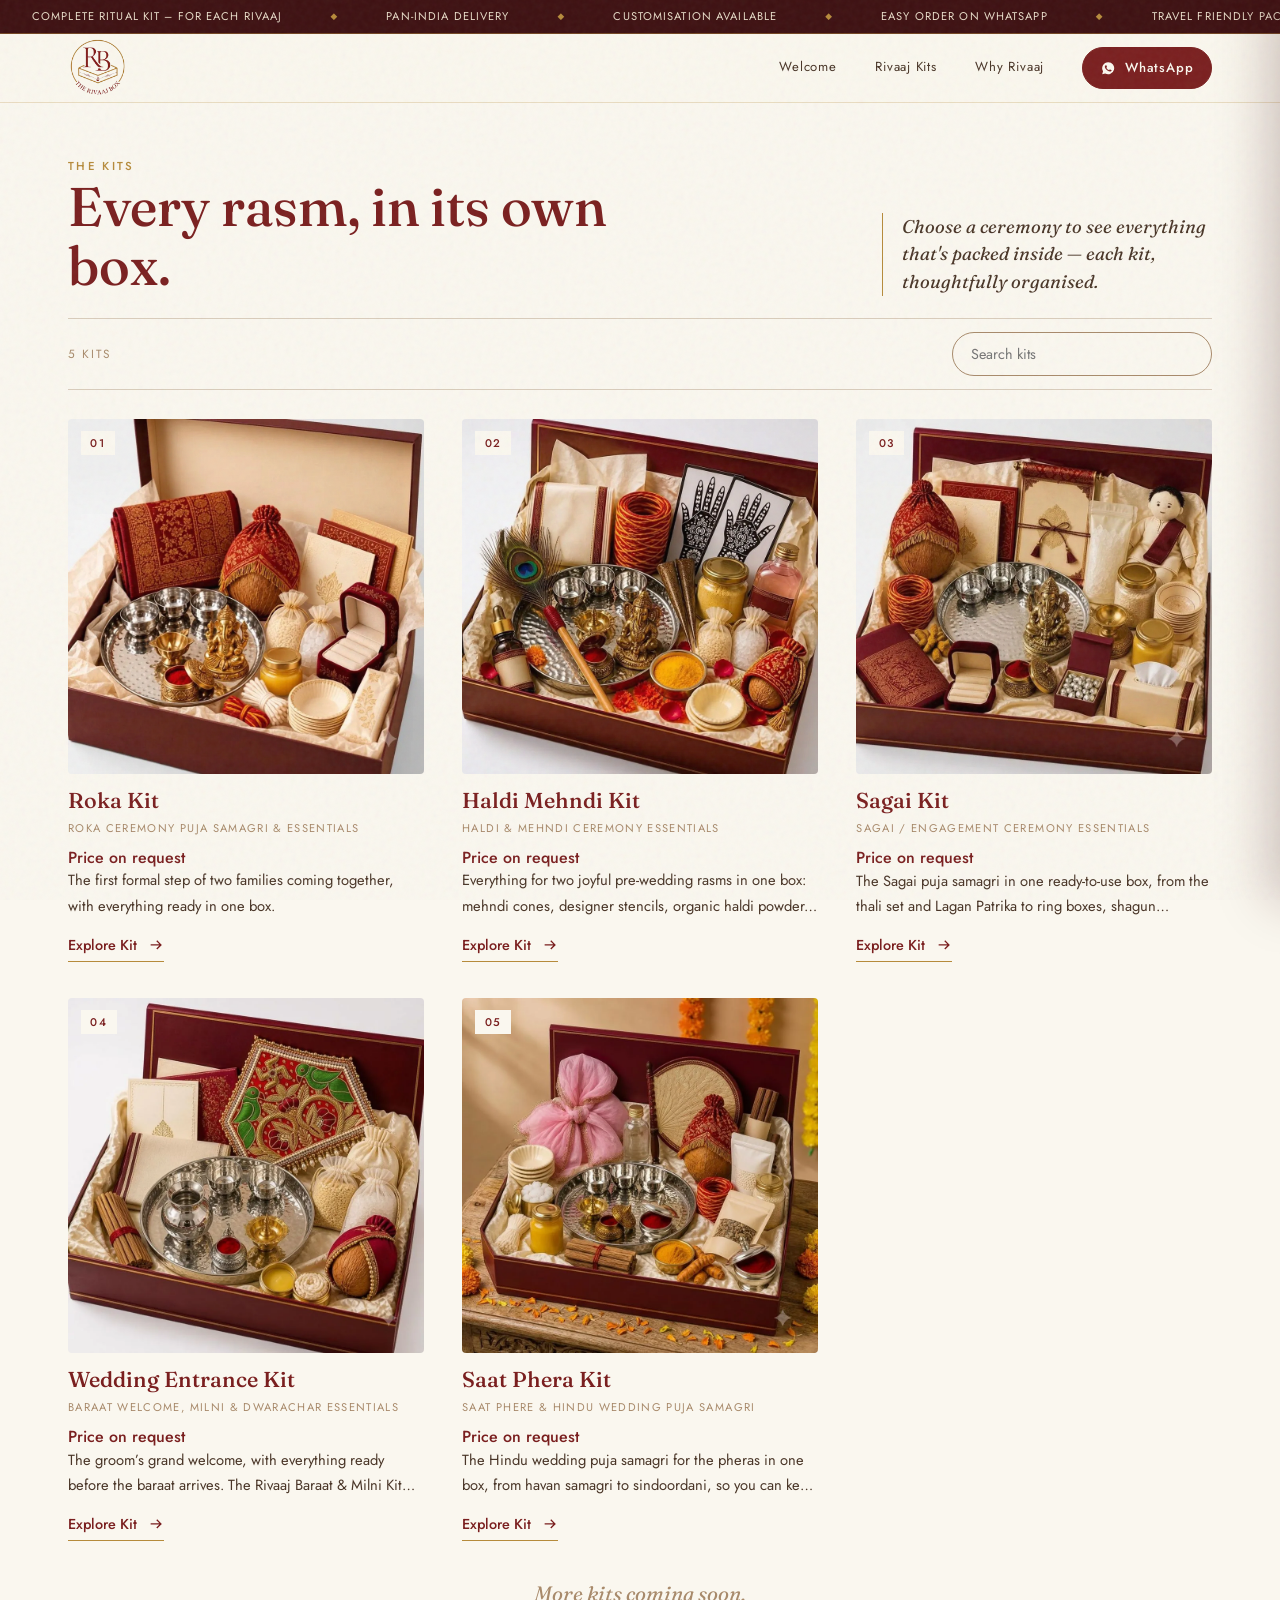
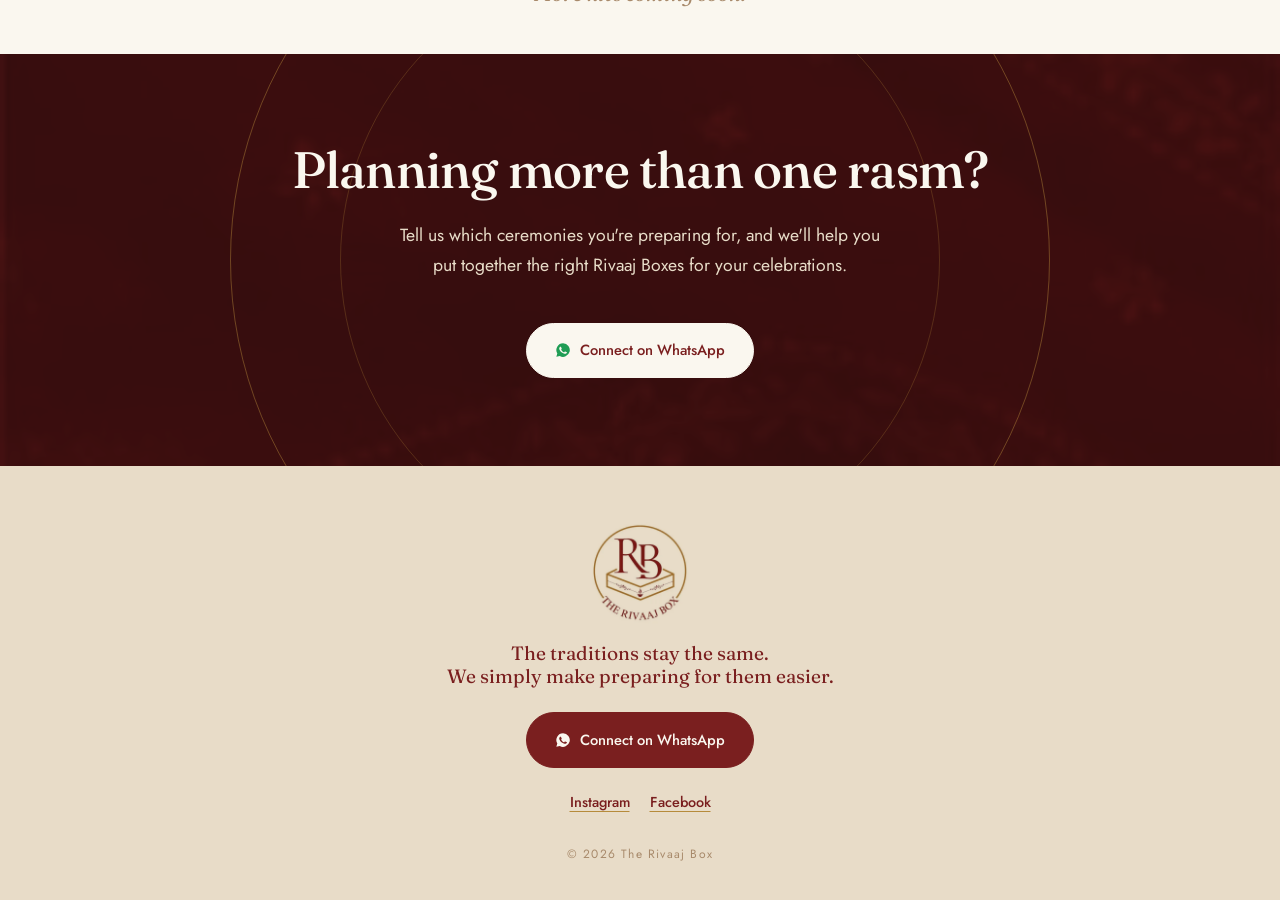
==== commit e6faf710: "Improve loading speed and restore kit add-ons Co-authored-by: Copilot <223556219+Copilot@users.norep" ====
--- a/kits.html
+++ b/kits.html
@@ -16,10 +16,10 @@
 <link rel="icon" type="image/png" href="images/favicon.png">
 <link rel="icon" href="images/favicon.ico" sizes="any">
 <link rel="preconnect" href="https://fonts.googleapis.com"><link rel="preconnect" href="https://fonts.gstatic.com" crossorigin>
-<link href="https://fonts.googleapis.com/css2?family=Fraunces:ital,opsz,wght@0,9..144,400;0,9..144,500;1,9..144,400&family=Jost:wght@400;500&display=swap" rel="stylesheet">
-<link rel="stylesheet" href="styles.css"></head>
+<link href="https://fonts.googleapis.com/css2?family=Fraunces:ital,opsz,wght@0,9..144,400;0,9..144,500;1,9..144,400&amp;family=Jost:wght@400;500&amp;display=swap" rel="stylesheet">
+<link rel="stylesheet" href="styles.css?v=2"></head>
 <body>
-<div id="intro" role="presentation"><video muted playsinline autoplay preload="auto" aria-hidden="true" src="[data-uri]"></video><button id="skip" type="button">Skip</button></div>
+<div id="intro" role="presentation"><video muted playsinline preload="none" aria-hidden="true" data-src="media/intro.mp4"></video><button id="skip" type="button">Skip</button></div>
 <svg width="0" height="0" style="position:absolute"><symbol id="wa" viewBox="0 0 24 24"><path d="M12 2a10 10 0 0 0-8.6 15.1L2 22l5-1.3A10 10 0 1 0 12 2Zm5.2 14.2c-.2.6-1.3 1.2-1.8 1.2-.5.1-1 .2-3.3-.7-2.8-1.2-4.6-4-4.7-4.2-.1-.2-1.1-1.5-1.1-2.8s.7-2 1-2.3c.2-.3.5-.3.7-.3h.5c.2 0 .4 0 .6.5l.8 2c.1.2.1.3 0 .5l-.3.5-.4.4c-.1.2-.3.3-.1.6.2.3.8 1.3 1.7 2.1 1.2 1 2.1 1.3 2.4 1.5.3.1.4.1.6-.1l.8-1c.2-.2.3-.2.5-.1l1.9.9c.3.1.4.2.5.3.1.2.1.8-.1 1.4Z"/></symbol><symbol id="ar" viewBox="0 0 24 24"><path d="M4 11h13.2l-4.6-4.6L14 5l7 7-7 7-1.4-1.4 4.6-4.6H4z"/></symbol><symbol id="cl" viewBox="0 0 24 24"><path d="M5.6 4.2 12 10.6l6.4-6.4 1.4 1.4-6.4 6.4 6.4 6.4-1.4 1.4-6.4-6.4-6.4 6.4-1.4-1.4 6.4-6.4-6.4-6.4z"/></symbol></svg>
 
 <div class="announce" aria-label="Announcements">
@@ -43,4 +43,4 @@
 <aside class="dr" id="dr" role="dialog" aria-modal="true" aria-label="Kit details"><button class="x" id="cx" aria-label="Close"><svg class="i"><use href="#cl"/></svg></button><div class="db" id="db"></div>
 <div class="df"><a class="btn" id="ord" href="#" target="_blank" rel="noopener"><svg class="i"><use href="#wa"/></svg>Order Now → WhatsApp</a></div></aside>
 
-<script src="app.js" defer></script></body></html>
+<script src="app.js?v=2" defer></script></body></html>
--- a/styles.css
+++ b/styles.css
@@ -1,7 +1,7 @@
 
 :root{--iv:#FAF7EF;--sand:#E8DCC8;--mar:#7A1F1F;--wine:#3E1112;--gold:#B68B3B;--tau:#A88A6B;--br:#4A3628;--ter:#B5573A;--saf:#D98A2C;
 --serif:"Fraunces",Georgia,serif;--sans:"Jost",system-ui,sans-serif;color-scheme:light;
---px:clamp(1.25rem,4vw,3rem);--c1:url("[data-uri]");--c2:url("[data-uri]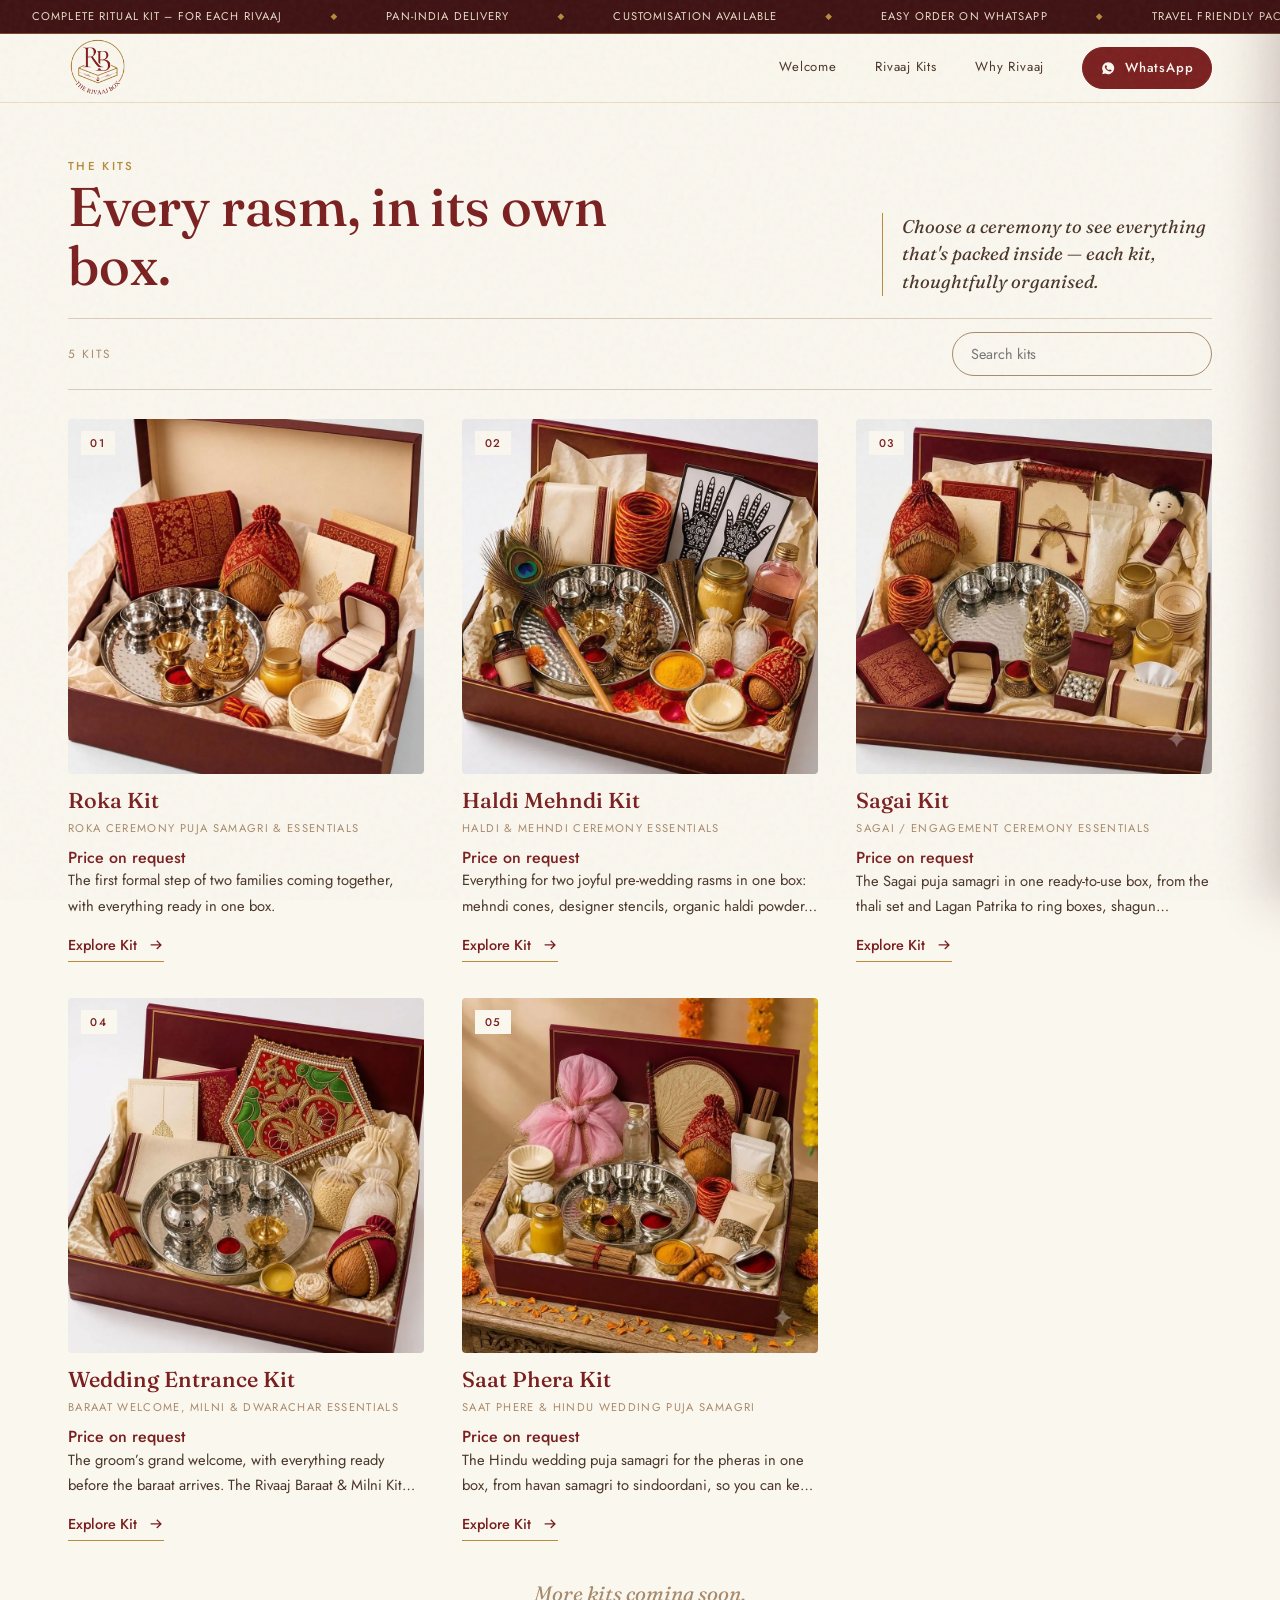
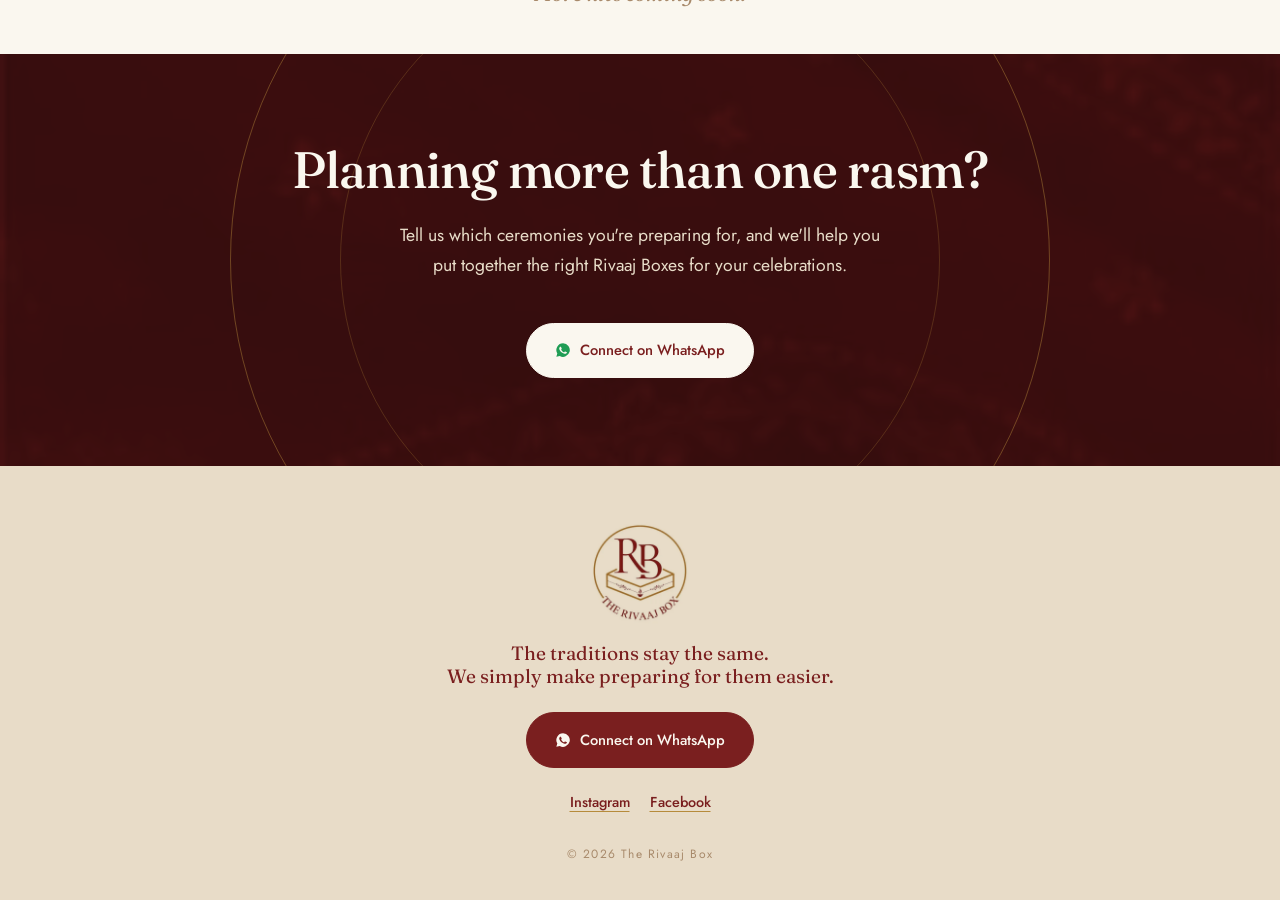
==== commit 0de6a219: "Update WhatsApp contact number Co-authored-by: Copilot <223556219+Copilot@users.noreply.github.com>" ====
--- a/kits.html
+++ b/kits.html
@@ -43,4 +43,4 @@
 <aside class="dr" id="dr" role="dialog" aria-modal="true" aria-label="Kit details"><button class="x" id="cx" aria-label="Close"><svg class="i"><use href="#cl"/></svg></button><div class="db" id="db"></div>
 <div class="df"><a class="btn" id="ord" href="#" target="_blank" rel="noopener"><svg class="i"><use href="#wa"/></svg>Order Now → WhatsApp</a></div></aside>
 
-<script src="app.js?v=2" defer></script></body></html>
+<script src="app.js?v=3" defer></script></body></html>
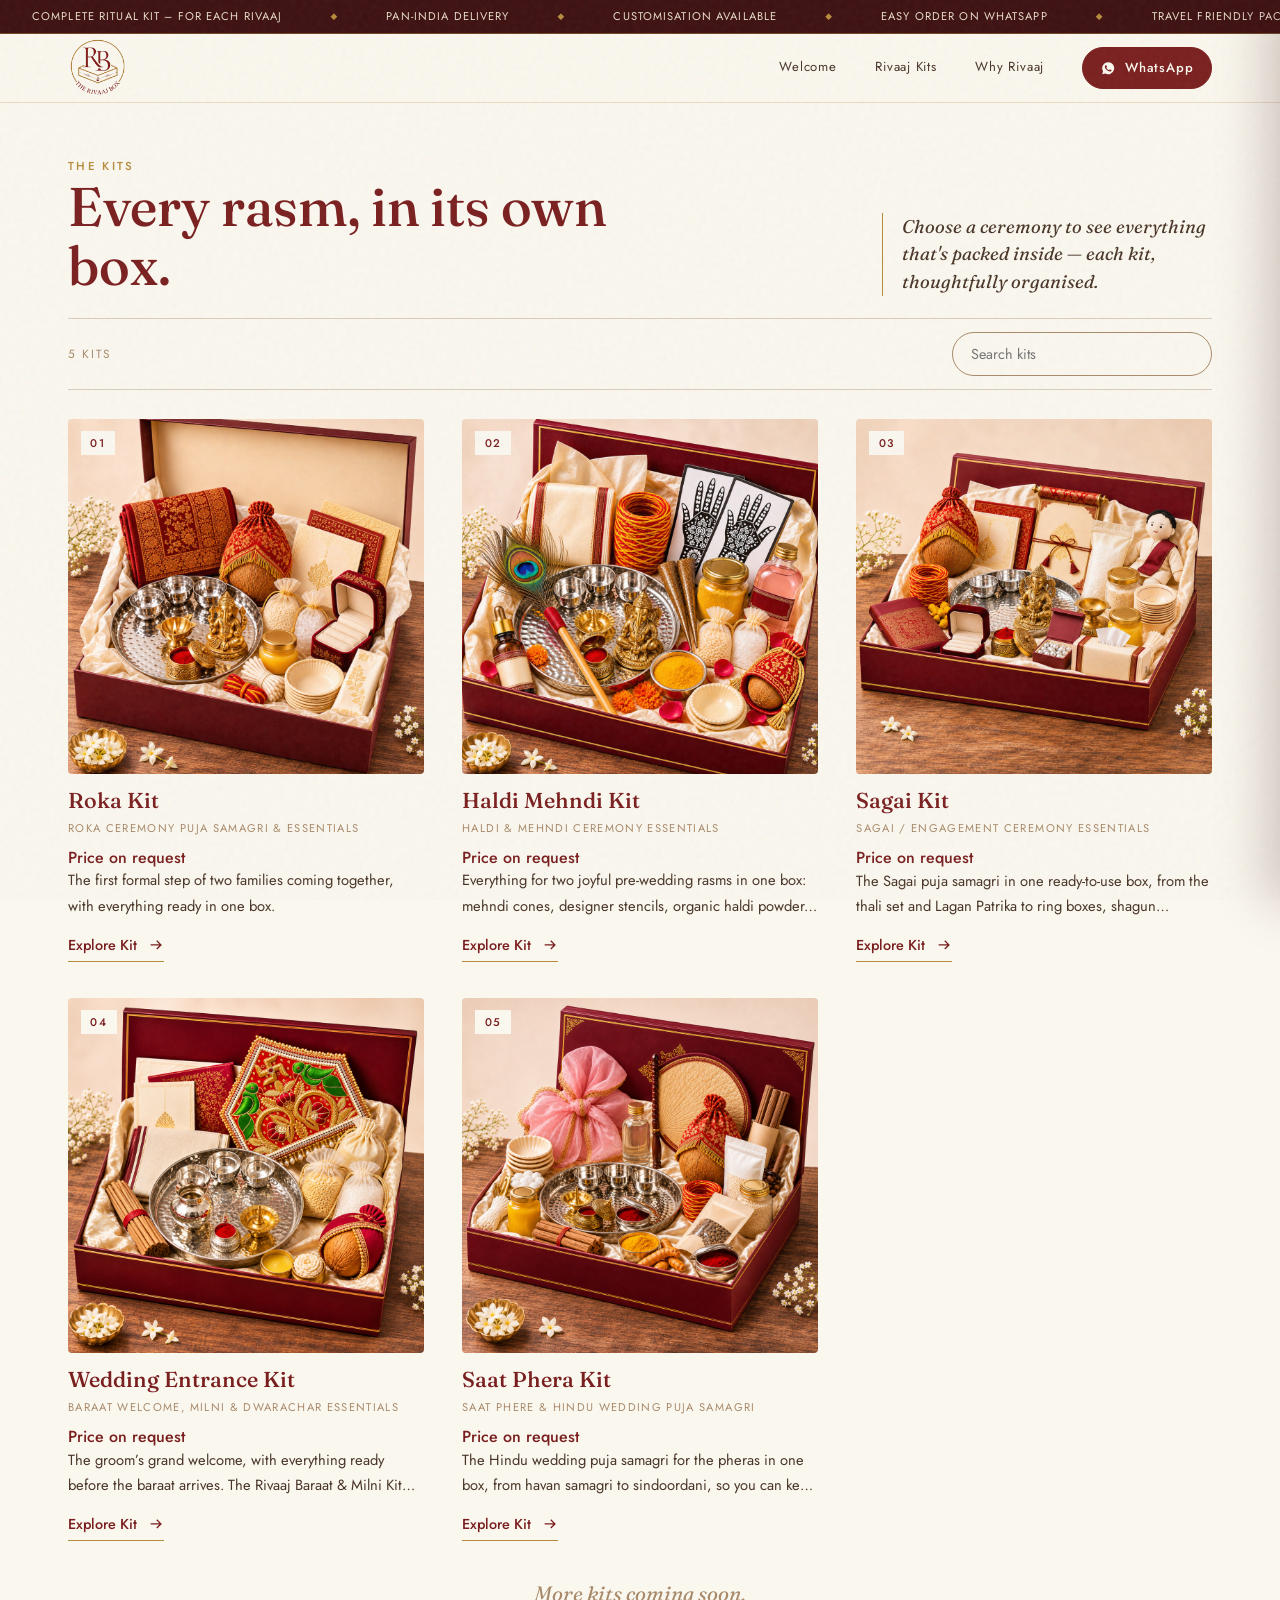
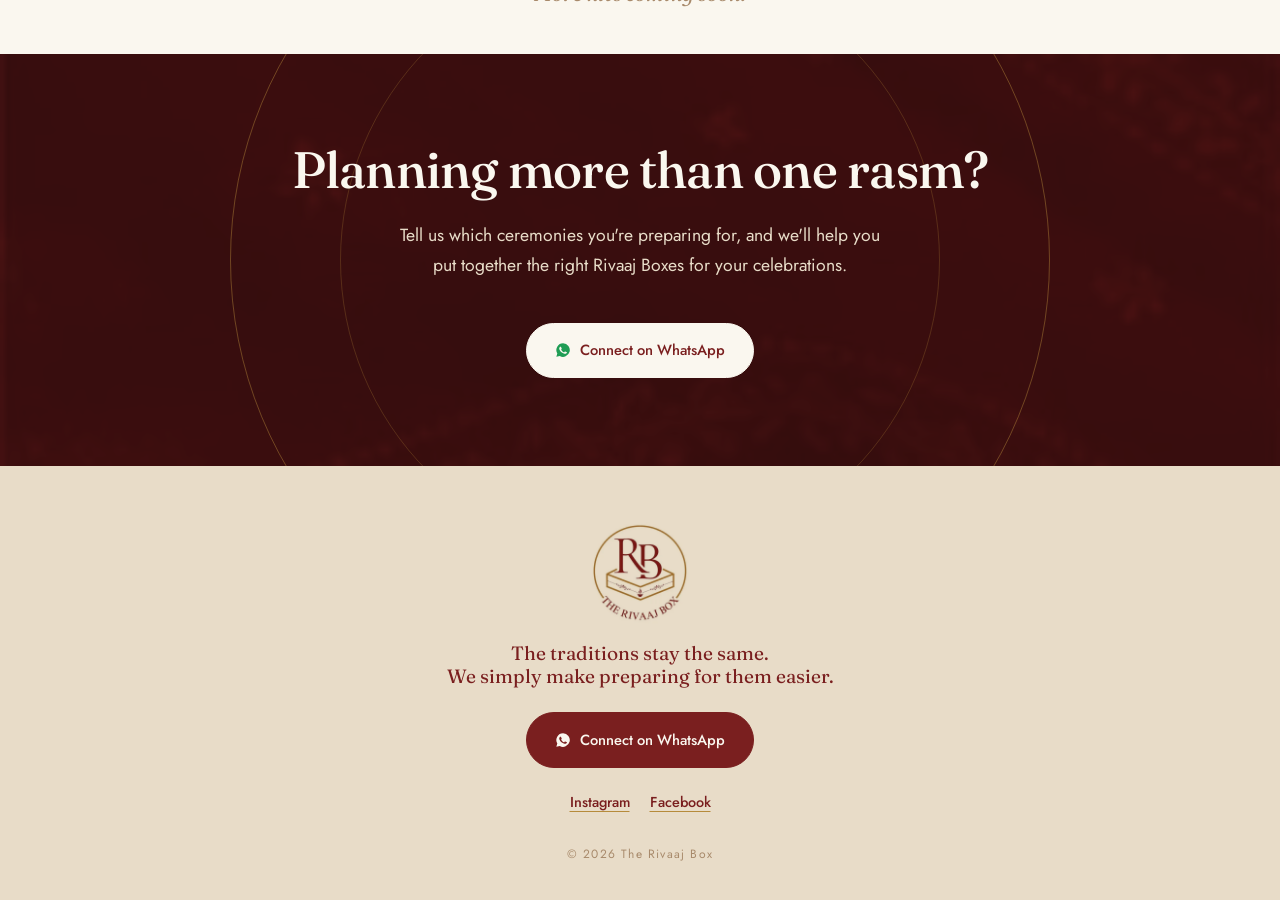
==== commit 76b48988: "Update kit covers and gallery images, rename customize and price CTA labels" ====
--- a/kits.html
+++ b/kits.html
@@ -17,7 +17,7 @@
 <link rel="icon" href="images/favicon.ico" sizes="any">
 <link rel="preconnect" href="https://fonts.googleapis.com"><link rel="preconnect" href="https://fonts.gstatic.com" crossorigin>
 <link href="https://fonts.googleapis.com/css2?family=Fraunces:ital,opsz,wght@0,9..144,400;0,9..144,500;1,9..144,400&amp;family=Jost:wght@400;500&amp;display=swap" rel="stylesheet">
-<link rel="stylesheet" href="styles.css?v=2"></head>
+<link rel="stylesheet" href="styles.css?v=8"></head>
 <body>
 <div id="intro" role="presentation"><video muted playsinline preload="none" aria-hidden="true" data-src="media/intro.mp4"></video><button id="skip" type="button">Skip</button></div>
 <svg width="0" height="0" style="position:absolute"><symbol id="wa" viewBox="0 0 24 24"><path d="M12 2a10 10 0 0 0-8.6 15.1L2 22l5-1.3A10 10 0 1 0 12 2Zm5.2 14.2c-.2.6-1.3 1.2-1.8 1.2-.5.1-1 .2-3.3-.7-2.8-1.2-4.6-4-4.7-4.2-.1-.2-1.1-1.5-1.1-2.8s.7-2 1-2.3c.2-.3.5-.3.7-.3h.5c.2 0 .4 0 .6.5l.8 2c.1.2.1.3 0 .5l-.3.5-.4.4c-.1.2-.3.3-.1.6.2.3.8 1.3 1.7 2.1 1.2 1 2.1 1.3 2.4 1.5.3.1.4.1.6-.1l.8-1c.2-.2.3-.2.5-.1l1.9.9c.3.1.4.2.5.3.1.2.1.8-.1 1.4Z"/></symbol><symbol id="ar" viewBox="0 0 24 24"><path d="M4 11h13.2l-4.6-4.6L14 5l7 7-7 7-1.4-1.4 4.6-4.6H4z"/></symbol><symbol id="cl" viewBox="0 0 24 24"><path d="M5.6 4.2 12 10.6l6.4-6.4 1.4 1.4-6.4 6.4 6.4 6.4-1.4 1.4-6.4-6.4-6.4 6.4-1.4-1.4 6.4-6.4-6.4-6.4z"/></symbol></svg>
@@ -41,6 +41,6 @@
 
 <div class="ov" id="ov"></div>
 <aside class="dr" id="dr" role="dialog" aria-modal="true" aria-label="Kit details"><button class="x" id="cx" aria-label="Close"><svg class="i"><use href="#cl"/></svg></button><div class="db" id="db"></div>
-<div class="df"><a class="btn" id="ord" href="#" target="_blank" rel="noopener"><svg class="i"><use href="#wa"/></svg>Order Now → WhatsApp</a></div></aside>
+<div class="df"><a class="btn" id="ord" href="#" target="_blank" rel="noopener"><svg class="i"><use href="#wa"/></svg>Price on Request</a></div></aside>
 
-<script src="app.js?v=3" defer></script></body></html>
+<script src="app.js?v=9" defer></script></body></html>
--- a/styles.css
+++ b/styles.css
@@ -313,3 +313,11 @@
 .p-si1{background-image:url("images/sagai-inside-1.jpg")}.p-si2{background-image:url("images/sagai-inside-2.jpg")}.p-si3{background-image:url("images/sagai-inside-3.jpg")}
 .p-ei1{background-image:url("images/entrance-inside-1.jpg")}.p-ei2{background-image:url("images/entrance-inside-2.jpg")}.p-ei3{background-image:url("images/entrance-inside-3.jpg")}
 .p-pn1{background-image:url("images/phera-1.jpg")}.p-pn2{background-image:url("images/phera-2.jpg")}.p-pn3{background-image:url("images/phera-3.jpg")}.p-pn4{background-image:url("images/phera-4.jpg")}
+.p-rc{background-image:url("images/roka-cover-2.jpg")}
+.p-hc{background-image:url("images/haldi-cover-2.jpg")}
+.p-sc{background-image:url("images/sagai-cover-2.jpg")}
+.p-ec{background-image:url("images/entrance-cover-2.jpg")}
+.p-pc{background-image:url("images/phera-cover-2.jpg")}
+.p-hf{background-image:url("images/haldi-flatlay.jpg")}
+.p-rf{background-image:url("images/roka-flatlay.jpg")}
+.p-sf{background-image:url("images/sagai-flatlay.jpg")}
